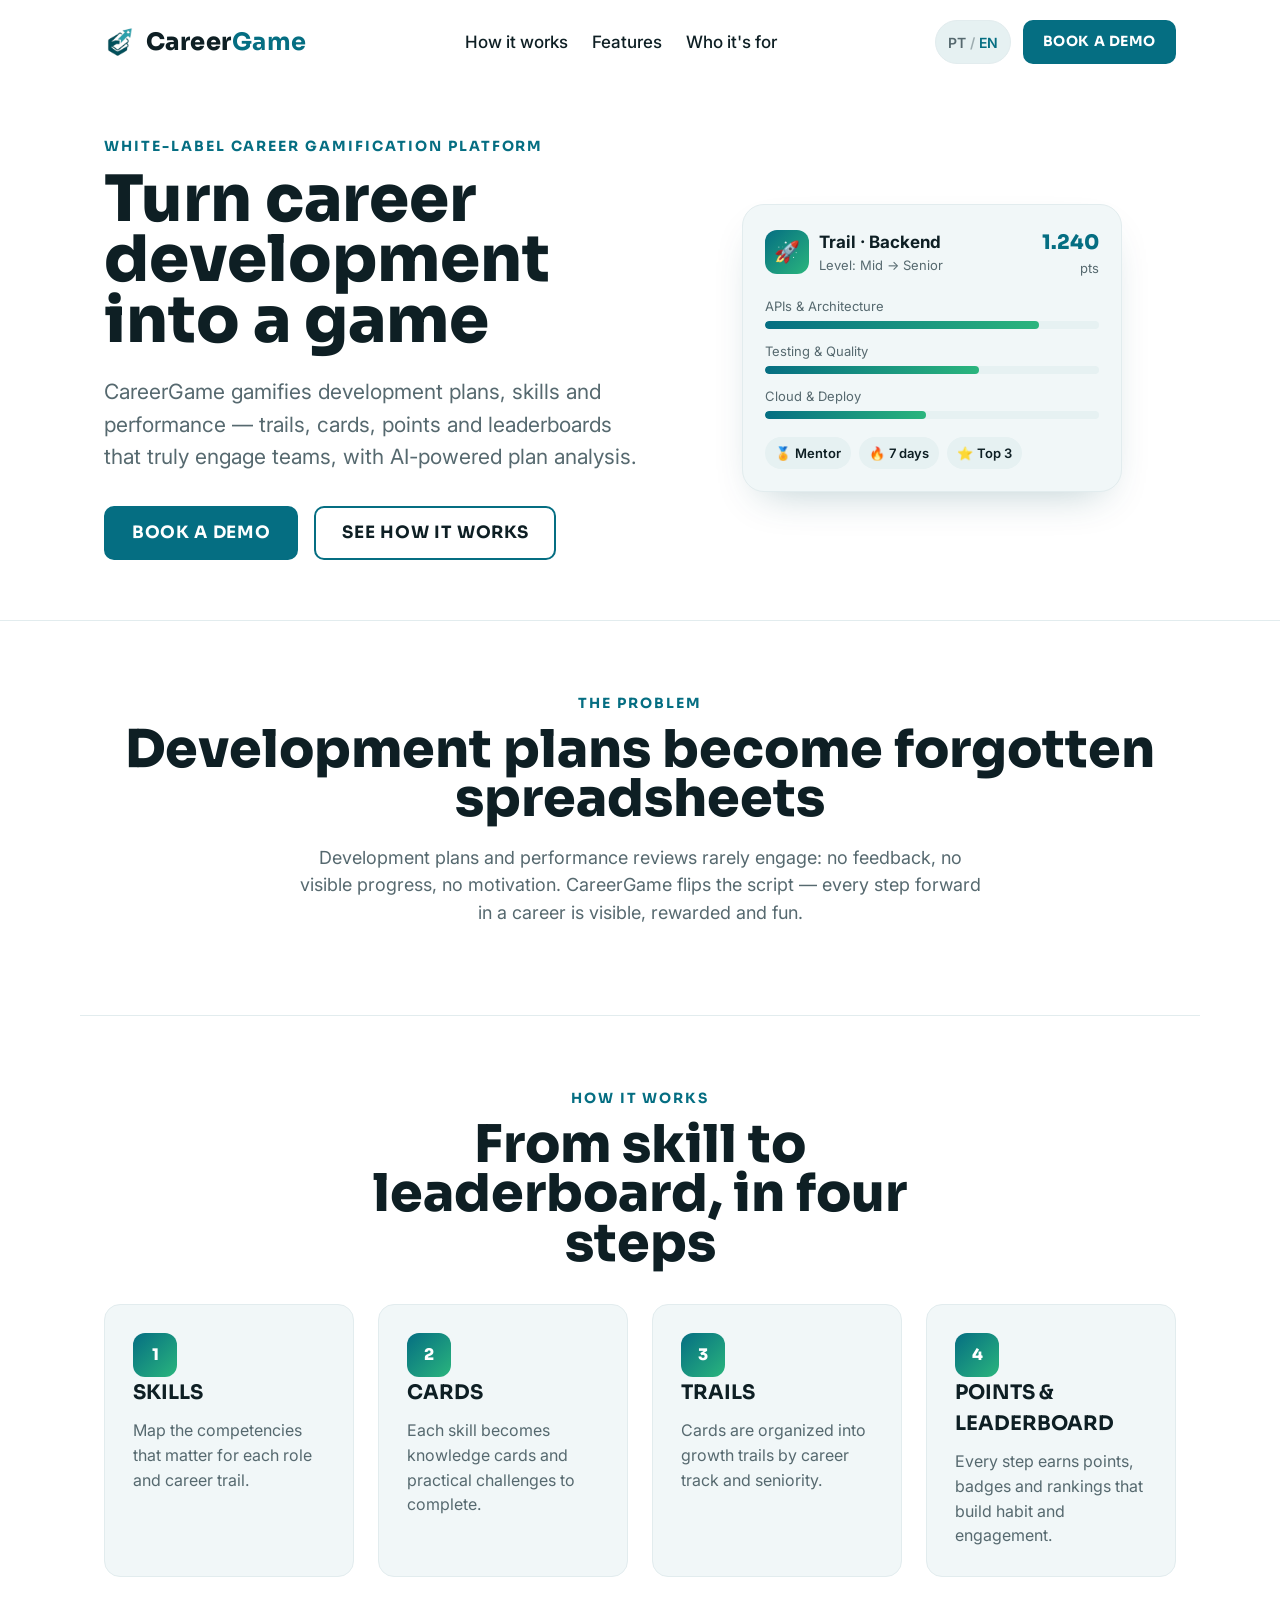
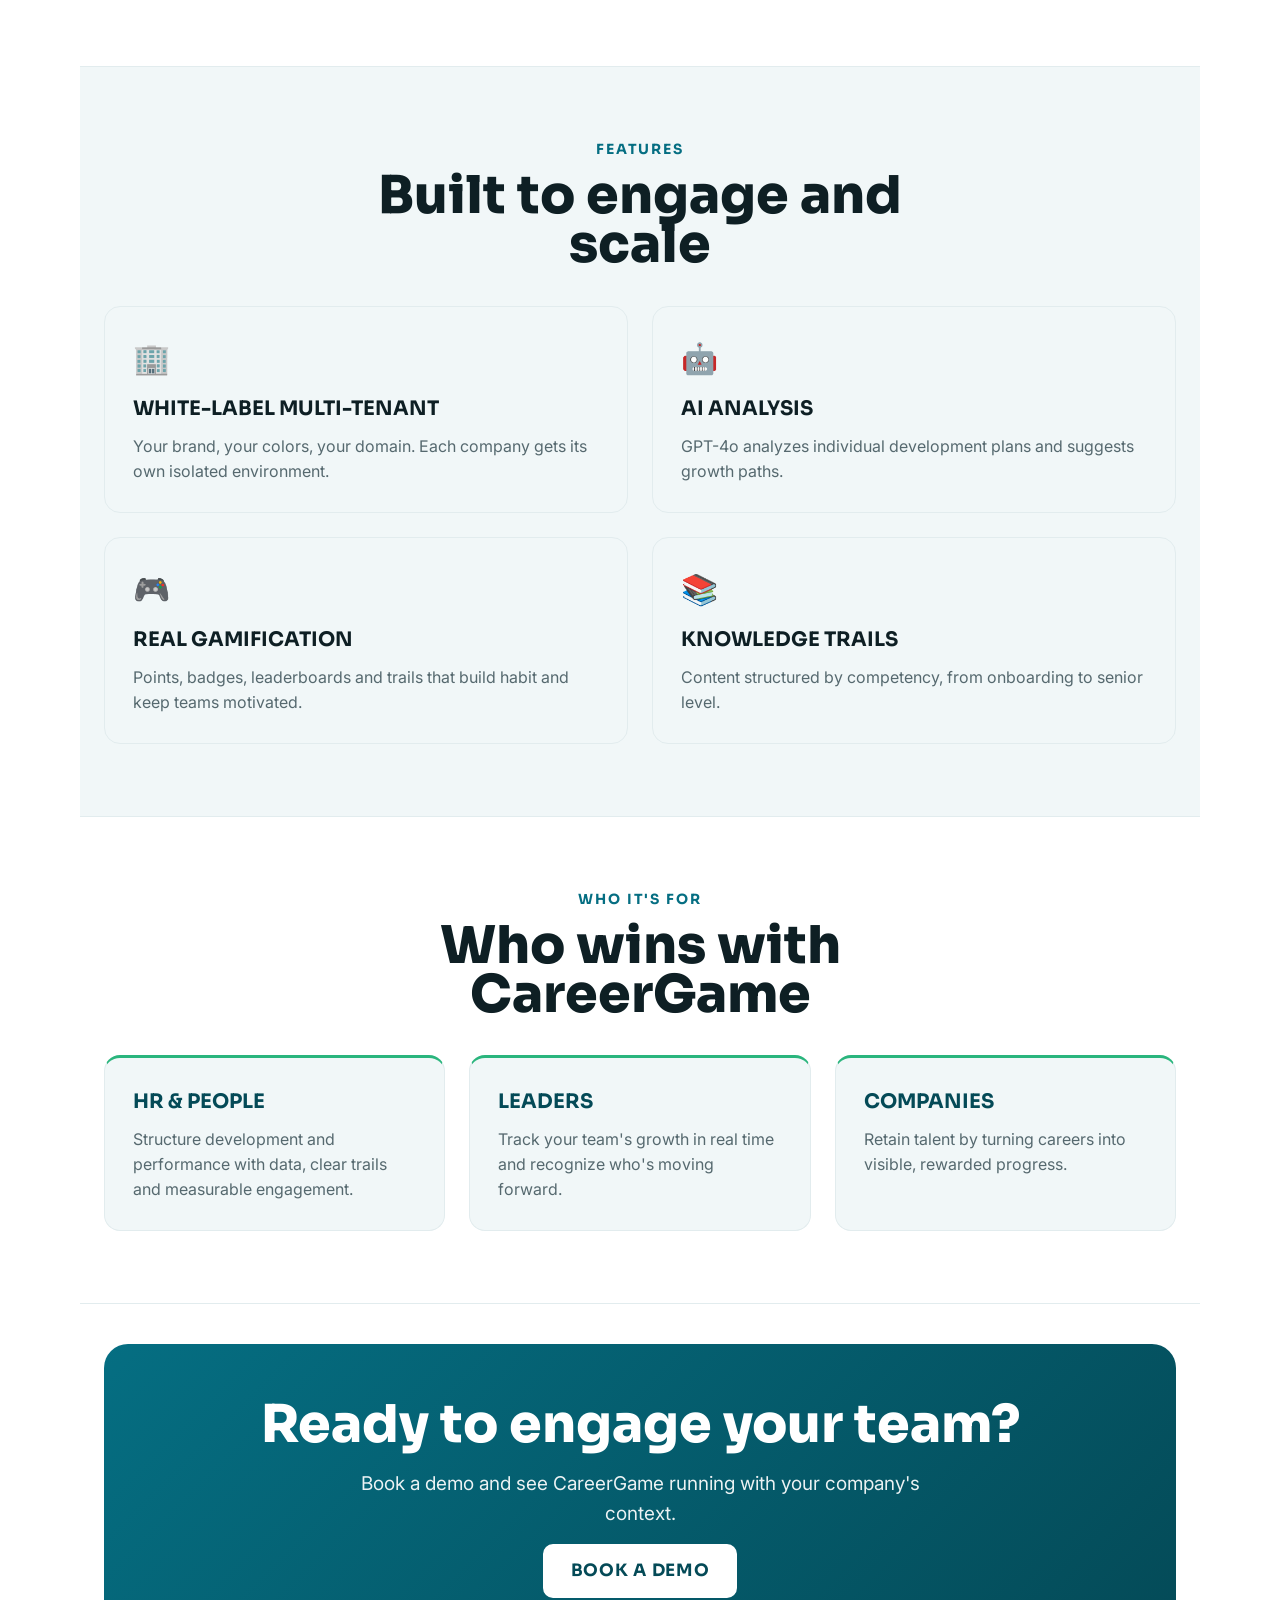
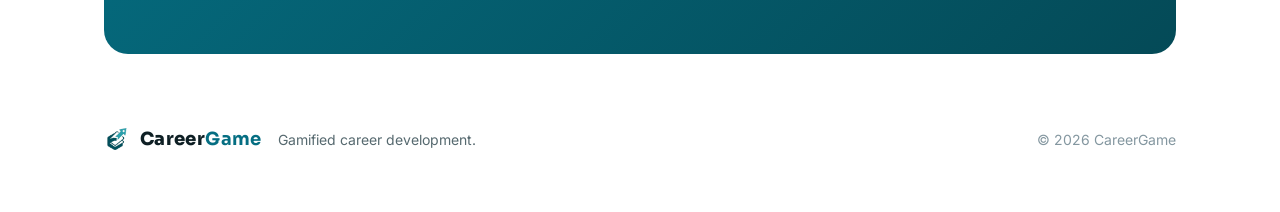
==== site/index.html @ ec370167 "feat: migra deploy de AWS para GCP (GCS + Cloud LB + Cloud CDN + Cloud DNS) - infra/ reescrita com p" ====
<!DOCTYPE html>
<html class="no-js" lang="pt-BR">
<head>
<meta charset="UTF-8">
<meta name="viewport" content="width=device-width, initial-scale=1">
<title data-i18n="meta.title">CareerGame — Gamificação de desenvolvimento de carreira</title>
<meta name="description" data-i18n="meta.desc" data-i18n-attr="content"
      content="Plataforma white-label que gamifica PDI, skills e performance com trilhas, cards, pontos e análise de planos por IA.">

<meta property="og:title" content="CareerGame — Gamificação de desenvolvimento de carreira">
<meta property="og:description" content="Plataforma white-label que gamifica PDI, skills e performance com trilhas, cards, pontos e análise de planos por IA.">
<meta property="og:image" content="assets/icon-512.png">
<meta property="og:type" content="website">
<meta property="og:locale" content="pt_BR">
<meta name="twitter:card" content="summary_large_image">

<link rel="icon" href="assets/icon-512.png">

<link rel="preconnect" href="https://fonts.googleapis.com">
<link rel="preconnect" href="https://fonts.gstatic.com" crossorigin>
<link href="https://fonts.googleapis.com/css2?family=Inter:wght@400;500;600;700&family=Sora:wght@500;600;700;800&display=swap" rel="stylesheet">

<link rel="stylesheet" href="styles.css">
</head>
<body>

<a class="skip-link" href="#main" data-i18n="a11y.skip">Pular para o conteúdo</a>

<nav class="topnav" aria-label="Principal">
  <a class="wordmark" href="#top" aria-label="CareerGame">
    <img src="assets/logo.png" alt="" width="32" height="32">
    <span>Career<strong>Game</strong></span>
  </a>
  <div class="nav-links">
    <a class="nav-link" href="#como" data-i18n="nav.how">Como funciona</a>
    <a class="nav-link" href="#features" data-i18n="nav.features">Recursos</a>
    <a class="nav-link" href="#para-quem" data-i18n="nav.audience">Para quem</a>
  </div>
  <div class="nav-actions">
    <button class="lang-toggle" id="langToggle" type="button" aria-label="Change language">
      <span class="lang-opt" data-lang="pt">PT</span>
      <span class="lang-sep">/</span>
      <span class="lang-opt" data-lang="en">EN</span>
    </button>
    <a class="btn primary sm" href="mailto:gmrezende91@gmail.com?subject=%5BCareerGame%5D%20Solicita%C3%A7%C3%A3o%20de%20demonstra%C3%A7%C3%A3o&body=Ol%C3%A1%2C%20gostaria%20de%20agendar%20uma%20demonstra%C3%A7%C3%A3o%20do%20CareerGame." data-i18n="nav.cta">Agendar demo</a>
  </div>
</nav>

<header class="hero" id="top">
  <div class="hero-inner">
    <div class="hero-text">
      <p class="eyebrow" data-i18n="hero.badge">Plataforma white-label de gamificação de carreira</p>
      <h1 class="display" data-i18n="hero.title">Transforme o desenvolvimento de carreira em um jogo</h1>
      <p class="hero-sub" data-i18n="hero.sub">O CareerGame gamifica PDI, skills e performance — trilhas, cards, pontos e rankings que engajam times de verdade, com análise de planos por IA.</p>
      <div class="hero-cta">
        <a class="btn primary" href="mailto:gmrezende91@gmail.com?subject=%5BCareerGame%5D%20Solicita%C3%A7%C3%A3o%20de%20demonstra%C3%A7%C3%A3o&body=Ol%C3%A1%2C%20gostaria%20de%20agendar%20uma%20demonstra%C3%A7%C3%A3o%20do%20CareerGame." data-i18n="hero.cta1">Agendar demo</a>
        <a class="btn ghost" href="#como" data-i18n="hero.cta2">Ver como funciona</a>
      </div>
    </div>

    <!-- Hero visual — pure-CSS mockup (trilha / skills / pontos) -->
    <div class="hero-visual" aria-hidden="true">
      <div class="mock-card">
        <div class="mock-head">
          <div class="mock-avatar">🚀</div>
          <div>
            <div class="mock-title" data-i18n="mock.trail">Trilha · Backend</div>
            <div class="mock-sub" data-i18n="mock.role">Nível: Pleno → Sênior</div>
          </div>
          <div class="mock-points"><span>1.240</span> pts</div>
        </div>
        <div class="mock-row">
          <span data-i18n="mock.skill1">APIs & Arquitetura</span>
          <div class="bar"><i style="width:82%"></i></div>
        </div>
        <div class="mock-row">
          <span data-i18n="mock.skill2">Testes & Qualidade</span>
          <div class="bar"><i style="width:64%"></i></div>
        </div>
        <div class="mock-row">
          <span data-i18n="mock.skill3">Cloud & Deploy</span>
          <div class="bar"><i style="width:48%"></i></div>
        </div>
        <div class="mock-chips">
          <span class="chip">🏅 <b data-i18n="mock.badge1">Mentor</b></span>
          <span class="chip">🔥 <b data-i18n="mock.badge2">7 dias</b></span>
          <span class="chip">⭐ <b data-i18n="mock.badge3">Top 3</b></span>
        </div>
      </div>
    </div>
  </div>
</header>

<main id="main">

  <!-- Problem / pain -->
  <section class="section center reveal" aria-labelledby="dor-h2">
    <p class="eyebrow" data-i18n="problem.eyebrow">O problema</p>
    <h2 class="display" id="dor-h2" data-i18n="problem.title">PDIs viram planilhas esquecidas</h2>
    <p data-i18n="problem.text">Planos de desenvolvimento e avaliações de performance raramente engajam: sem feedback, sem progresso visível, sem motivação. O CareerGame vira esse jogo do avesso — cada avanço na carreira é visível, recompensado e divertido.</p>
  </section>

  <!-- How it works — 4 steps -->
  <section class="section reveal" id="como" aria-labelledby="como-h2">
    <div class="section-head center">
      <p class="eyebrow" data-i18n="how.eyebrow">Como funciona</p>
      <h2 class="display" id="como-h2" data-i18n="how.title">Do skill ao ranking, em quatro passos</h2>
    </div>
    <ol class="steps">
      <li class="step">
        <p class="step-num display">1</p>
        <h3 class="step-title" data-i18n="how.s1t">Skills</h3>
        <p data-i18n="how.s1d">Mapeie as competências que importam para cada cargo e trilha de carreira.</p>
      </li>
      <li class="step">
        <p class="step-num display">2</p>
        <h3 class="step-title" data-i18n="how.s2t">Cards</h3>
        <p data-i18n="how.s2d">Cada skill vira cards de conhecimento e desafios práticos a serem completados.</p>
      </li>
      <li class="step">
        <p class="step-num display">3</p>
        <h3 class="step-title" data-i18n="how.s3t">Trilhas</h3>
        <p data-i18n="how.s3d">Os cards se organizam em trilhas de evolução por carreira e senioridade.</p>
      </li>
      <li class="step">
        <p class="step-num display">4</p>
        <h3 class="step-title" data-i18n="how.s4t">Pontos &amp; Ranking</h3>
        <p data-i18n="how.s4d">Cada avanço gera pontos, badges e rankings que criam hábito e engajamento.</p>
      </li>
    </ol>
  </section>

  <!-- Features — 4 -->
  <section class="section soft reveal" id="features" aria-labelledby="feat-h2">
    <div class="section-head center">
      <p class="eyebrow" data-i18n="feat.eyebrow">Recursos</p>
      <h2 class="display" id="feat-h2" data-i18n="feat.title">Feito para engajar e escalar</h2>
    </div>
    <div class="features">
      <article class="card feature">
        <div class="feature-icon" aria-hidden="true">🏢</div>
        <h3 class="card-title" data-i18n="feat.f1t">White-label multi-tenant</h3>
        <p data-i18n="feat.f1d">Sua marca, suas cores, seu domínio. Cada empresa com seu próprio ambiente isolado.</p>
      </article>
      <article class="card feature">
        <div class="feature-icon" aria-hidden="true">🤖</div>
        <h3 class="card-title" data-i18n="feat.f2t">Análise por IA</h3>
        <p data-i18n="feat.f2d">GPT-4o analisa planos individuais de desenvolvimento e sugere caminhos de evolução.</p>
      </article>
      <article class="card feature">
        <div class="feature-icon" aria-hidden="true">🎮</div>
        <h3 class="card-title" data-i18n="feat.f3t">Gamificação real</h3>
        <p data-i18n="feat.f3d">Pontos, badges, rankings e trilhas que criam hábito e mantêm o time motivado.</p>
      </article>
      <article class="card feature">
        <div class="feature-icon" aria-hidden="true">📚</div>
        <h3 class="card-title" data-i18n="feat.f4t">Trilhas de conhecimento</h3>
        <p data-i18n="feat.f4d">Conteúdo estruturado por competência, do onboarding ao nível sênior.</p>
      </article>
    </div>
  </section>

  <!-- Audience — 3 cards -->
  <section class="section reveal" id="para-quem" aria-labelledby="aud-h2">
    <div class="section-head center">
      <p class="eyebrow" data-i18n="aud.eyebrow">Para quem</p>
      <h2 class="display" id="aud-h2" data-i18n="aud.title">Quem ganha com o CareerGame</h2>
    </div>
    <div class="cards">
      <div class="card aud">
        <h3 class="card-title" data-i18n="aud.a1t">RH &amp; People</h3>
        <p data-i18n="aud.a1d">Estruture PDI e performance com dados, trilhas claras e engajamento mensurável.</p>
      </div>
      <div class="card aud">
        <h3 class="card-title" data-i18n="aud.a2t">Líderes</h3>
        <p data-i18n="aud.a2d">Acompanhe a evolução do time em tempo real e reconheça quem avança.</p>
      </div>
      <div class="card aud">
        <h3 class="card-title" data-i18n="aud.a3t">Empresas</h3>
        <p data-i18n="aud.a3d">Retenha talentos transformando carreira em progresso visível e recompensado.</p>
      </div>
    </div>
  </section>

  <!-- Final CTA — mailto -->
  <section class="section band reveal" aria-labelledby="cta-h2">
    <h2 class="display" id="cta-h2" data-i18n="cta.title">Pronto para engajar seu time?</h2>
    <p data-i18n="cta.text">Agende uma demonstração e veja o CareerGame funcionando com o contexto da sua empresa.</p>
    <a class="btn light" href="mailto:gmrezende91@gmail.com?subject=%5BCareerGame%5D%20Solicita%C3%A7%C3%A3o%20de%20demonstra%C3%A7%C3%A3o&body=Ol%C3%A1%2C%20gostaria%20de%20agendar%20uma%20demonstra%C3%A7%C3%A3o%20do%20CareerGame." data-i18n="cta.btn">Agendar demo</a>
  </section>

</main>

<footer class="footer">
  <a class="wordmark" href="#top" aria-label="CareerGame">
    <img src="assets/logo.png" alt="" width="26" height="26">
    <span>Career<strong>Game</strong></span>
  </a>
  <p class="foot-tag" data-i18n="footer.tag">Gamificação de desenvolvimento de carreira.</p>
  <p class="foot-copy">© <span id="year">2026</span> CareerGame</p>
</footer>

<script src="main.js" defer></script>
</body>
</html>
---- site/styles.css ----
/* CareerGame — institutional landing.
   THEME = swap the :root values below. Token NAMES are semantic (not tied to any palette),
   so the same CSS works for a light or a dark brand. Keep --on-accent readable over --accent
   (contrast AA). CareerGame = light theme, teal accent + green support tone. */

:root {
  /* ---- CareerGame light theme (teal / green) ---- */
  --bg: #FFFFFF;            /* page canvas */
  --surface: #F1F7F8;      /* card */
  --surface-2: #E6F1F2;    /* raised card / pill */
  --line: #E2ECEE;         /* divider / border */
  --ink: #0E1F24;          /* primary text */
  --muted: #56696F;        /* secondary text */
  --faint: #8497A0;        /* tertiary text */
  --accent: #056E82;       /* CTAs, numbers, emphasis (teal) */
  --accent-2: #044A57;     /* accent hover / gradient partner */
  --accent-grad-a: #056E82;/* differentiator band gradient start */
  --accent-grad-b: #044A57;/* differentiator band gradient end */
  --on-accent: #FFFFFF;    /* text over --accent — MUST pass contrast */
  --highlight: #2AB57D;    /* step numbers / secondary accent (green) */
  --focus: #1F9268;        /* focus-visible outline (green, AA on white) */
  --maxw: 1120px;
  --display: 'Sora', system-ui, sans-serif;
  --font: 'Inter', system-ui, -apple-system, sans-serif;
}

* { box-sizing: border-box; }
html { scroll-behavior: smooth; }

body {
  margin: 0;
  background: var(--bg);
  color: var(--ink);
  font-family: var(--font);
  font-size: 17px;
  line-height: 1.55;
  -webkit-font-smoothing: antialiased;
}

img { max-width: 100%; display: block; }
a { color: inherit; }

.skip-link {
  position: absolute; left: -9999px; top: 0; z-index: 100;
  background: var(--accent); color: var(--on-accent);
  padding: 12px 20px; border-radius: 0 0 8px 0; font-weight: 600;
}
.skip-link:focus { left: 0; }

.display, h1, h2, .wordmark, .stat-num, .step-num {
  font-family: var(--display);
  font-weight: 800;
  line-height: 0.95;
}

.eyebrow {
  font-family: var(--display);
  text-transform: uppercase; letter-spacing: .14em;
  font-weight: 700; font-size: 14px; color: var(--accent);
  margin: 0 0 10px;
}

h2 { font-size: clamp(32px, 5vw, 52px); margin: 0 0 20px; }
h3 { margin: 0; }
p { margin: 0 0 16px; color: var(--muted); }

/* Layout wrapper */
.topnav, .hero-inner, .section {
  width: 100%; max-width: var(--maxw); margin: 0 auto;
  padding-left: 24px; padding-right: 24px;
}

/* Nav */
.topnav {
  display: flex; align-items: center; justify-content: space-between; gap: 16px;
  padding-top: 20px; padding-bottom: 20px;
}
.wordmark {
  display: inline-flex; align-items: center; gap: 10px;
  font-size: 24px; text-decoration: none; color: var(--ink); letter-spacing: .02em;
}
.wordmark img { width: 32px; height: 32px; }
.wordmark strong { color: var(--accent); }
.nav-links { display: flex; align-items: center; gap: 8px; }
.nav-link {
  text-decoration: none; color: var(--ink); font-weight: 500;
  min-height: 44px; display: inline-flex; align-items: center;
  padding: 0 8px; border-radius: 8px;
}
.nav-link:hover { color: var(--accent); }
.nav-link:focus-visible { outline: 2px solid var(--focus); outline-offset: 2px; }

.nav-actions { display: flex; align-items: center; gap: 12px; }

/* Language toggle */
.lang-toggle {
  display: inline-flex; align-items: center; gap: 4px;
  min-height: 44px; padding: 0 12px;
  background: var(--surface-2); border: 1px solid var(--line); border-radius: 999px;
  font-family: var(--font); font-weight: 600; font-size: 14px;
  color: var(--muted); cursor: pointer;
}
.lang-toggle:focus-visible { outline: 3px solid var(--focus); outline-offset: 2px; }
.lang-opt.active { color: var(--accent); }
.lang-sep { opacity: .5; }

/* Buttons */
.btn {
  display: inline-flex; align-items: center; justify-content: center; gap: 8px;
  font-family: var(--display); text-transform: uppercase; font-weight: 700;
  letter-spacing: .04em; font-size: 17px; border-radius: 10px;
  padding: 12px 26px; min-height: 44px; border: 2px solid transparent;
  cursor: pointer; text-decoration: none;
  transition: transform .2s ease, background .2s ease, color .2s ease, border-color .2s ease;
}
.btn:hover { transform: translateY(-2px); }
.btn:focus-visible { outline: 3px solid var(--focus); outline-offset: 2px; }
.btn.primary { background: var(--accent); color: var(--on-accent); border-color: var(--accent); }
.btn.primary:hover { background: var(--accent-2); border-color: var(--accent-2); }
.btn.ghost { border: 2px solid var(--accent); color: var(--ink); background: transparent; }
.btn.ghost:hover { background: var(--surface); }
.btn.sm { font-size: 14px; padding: 8px 18px; min-height: 44px; }

/* Hero */
.hero { padding-top: 12px; padding-bottom: 60px; border-bottom: 1px solid var(--line); }
.hero-inner {
  display: grid; grid-template-columns: 1.1fr 1fr; gap: 48px;
  align-items: center; padding-top: 40px;
}
.hero-text h1 { font-size: clamp(40px, 7vw, 64px); margin: 12px 0 24px; }
.hero-sub { font-size: clamp(18px, 2.2vw, 21px); max-width: 42ch; color: var(--muted); }
.hero-sub strong { color: var(--ink); font-weight: 600; }
.hero-cta { display: flex; flex-wrap: wrap; gap: 16px; margin-top: 32px; }

/* Hero — pure-CSS mockup */
.hero-visual { display: flex; justify-content: center; }
.mock-card {
  width: 100%; max-width: 380px; background: var(--surface);
  border: 1px solid var(--line); border-radius: 22px; padding: 22px;
  box-shadow: 0 18px 44px -20px rgba(5, 74, 87, .30);
}
.mock-head { display: flex; align-items: center; gap: 10px; margin-bottom: 18px; }
.mock-avatar {
  width: 44px; height: 44px; border-radius: 12px; display: grid; place-items: center;
  font-size: 1.3rem; background: linear-gradient(135deg, var(--accent), var(--highlight)); color: var(--on-accent);
}
.mock-title { font-weight: 700; }
.mock-sub { font-size: 13px; color: var(--muted); }
.mock-points { margin-left: auto; font-size: 13px; color: var(--muted); text-align: right; }
.mock-points span { display: block; font-family: var(--display); font-weight: 800; font-size: 20px; color: var(--accent); }
.mock-row { margin: 12px 0; }
.mock-row span { font-size: 13px; color: var(--muted); display: block; margin-bottom: 5px; }
.bar { height: 8px; background: var(--surface-2); border-radius: 999px; overflow: hidden; }
.bar i { display: block; height: 100%; border-radius: 999px; background: linear-gradient(90deg, var(--accent), var(--highlight)); }
.mock-chips { display: flex; gap: 8px; margin-top: 18px; flex-wrap: wrap; }
.chip { display: inline-flex; align-items: center; gap: 4px; font-size: 13px; background: var(--surface-2); color: var(--ink); padding: 6px 10px; border-radius: 999px; }
.chip b { font-weight: 600; }

/* Sections */
.section { padding-top: 72px; padding-bottom: 72px; border-bottom: 1px solid var(--line); }
.section:last-of-type { border-bottom: none; }
.section > p:not(.eyebrow) { max-width: 62ch; font-size: 18px; }
.section.center { text-align: center; }
.section.center > .eyebrow,
.section.center > p:not(.eyebrow) { margin-left: auto; margin-right: auto; }
.section-head { max-width: 640px; margin: 0 auto 12px; }
.section-head.center { text-align: center; }
.section.soft { background: var(--surface); }

/* Card grids (steps / audience / features) */
.cards {
  display: grid; grid-template-columns: repeat(3, 1fr); gap: 24px; margin-top: 36px;
}
.steps {
  display: grid; grid-template-columns: repeat(4, 1fr); gap: 24px; margin-top: 36px;
  list-style: none; padding: 0;
}
.features { display: grid; grid-template-columns: repeat(2, 1fr); gap: 24px; margin-top: 36px; }
.step, .card {
  background: var(--surface); border: 1px solid var(--line);
  border-radius: 16px; padding: 28px;
}
.step-num {
  width: 44px; height: 44px; border-radius: 12px; display: grid; place-items: center;
  font-size: 22px; color: var(--on-accent); margin: 0 0 14px;
  background: linear-gradient(135deg, var(--accent), var(--highlight));
}
.step-title, .card-title {
  font-family: var(--display); text-transform: uppercase; font-weight: 700;
  font-size: 20px; color: var(--ink); margin: 0 0 10px;
}
.step p, .card p { font-size: 16px; margin: 0; }
.feature-icon { font-size: 30px; margin-bottom: 12px; }
.card.feature { transition: transform .18s ease, box-shadow .2s ease; }
.card.feature:hover { transform: translateY(-4px); box-shadow: 0 18px 44px -20px rgba(5, 74, 87, .30); }
.card.aud { border-top: 3px solid var(--highlight); }
.card.aud .card-title { color: var(--accent-2); }

/* CTA band (final call-to-action) */
.band {
  background: linear-gradient(135deg, var(--accent-grad-a), var(--accent-grad-b));
  color: var(--on-accent); border-radius: 24px; padding: 56px 24px; text-align: center;
  margin-top: 40px; margin-bottom: 40px; border-bottom: none;
  max-width: calc(var(--maxw) - 48px);
}
.band .eyebrow { color: var(--on-accent); opacity: .85; }
.band h2 { color: var(--on-accent); }
.band p:not(.eyebrow) {
  color: var(--on-accent); opacity: .92; font-size: 19px;
  max-width: 48ch; margin-left: auto; margin-right: auto;
}
.btn.light { background: var(--bg); color: var(--accent-2); border-color: var(--bg); }
.btn.light:hover { background: var(--surface); border-color: var(--surface); }

/* Footer */
.footer {
  padding: 32px 24px 60px; max-width: var(--maxw); margin: 0 auto;
  display: flex; align-items: center; gap: 16px; flex-wrap: wrap;
  color: var(--faint); font-size: 14px;
}
.footer .wordmark { font-size: 18px; }
.footer .wordmark img { width: 26px; height: 26px; }
.foot-tag { margin: 0; color: var(--muted); }
.foot-copy { margin: 0 0 0 auto; color: var(--faint); }

/* Reveal on scroll — no-JS-safe */
.reveal { opacity: 1; transform: none; }
.js .reveal { opacity: 0; transform: translateY(14px); }
.js .reveal.in { opacity: 1; transform: none; transition: opacity .6s ease, transform .6s ease; }

@media (prefers-reduced-motion: reduce) {
  html { scroll-behavior: auto; }
  *, *::before, *::after {
    animation-duration: 0.001ms !important; animation-iteration-count: 1 !important;
    transition-duration: 0.001ms !important; scroll-behavior: auto !important;
  }
  .js .reveal { opacity: 1; transform: none; }
}

/* Responsive */
@media (max-width: 900px) {
  .hero-inner { grid-template-columns: 1fr; }
  .hero-visual { order: -1; }
  .mock-card { margin: 0 auto; }
  .steps { grid-template-columns: repeat(2, 1fr); }
  .cards { grid-template-columns: 1fr; }
}
@media (max-width: 720px) {
  .steps, .features { grid-template-columns: 1fr; }
  .band { padding: 40px 24px; }
  .nav-links { display: none; }
}
@media (max-width: 480px) {
  .topnav { flex-wrap: wrap; gap: 12px; }
  .hero-cta { flex-direction: column; align-items: stretch; }
  .hero-cta .btn { width: 100%; }
  .footer { flex-direction: column; align-items: flex-start; }
  .foot-copy { margin-left: 0; }
}
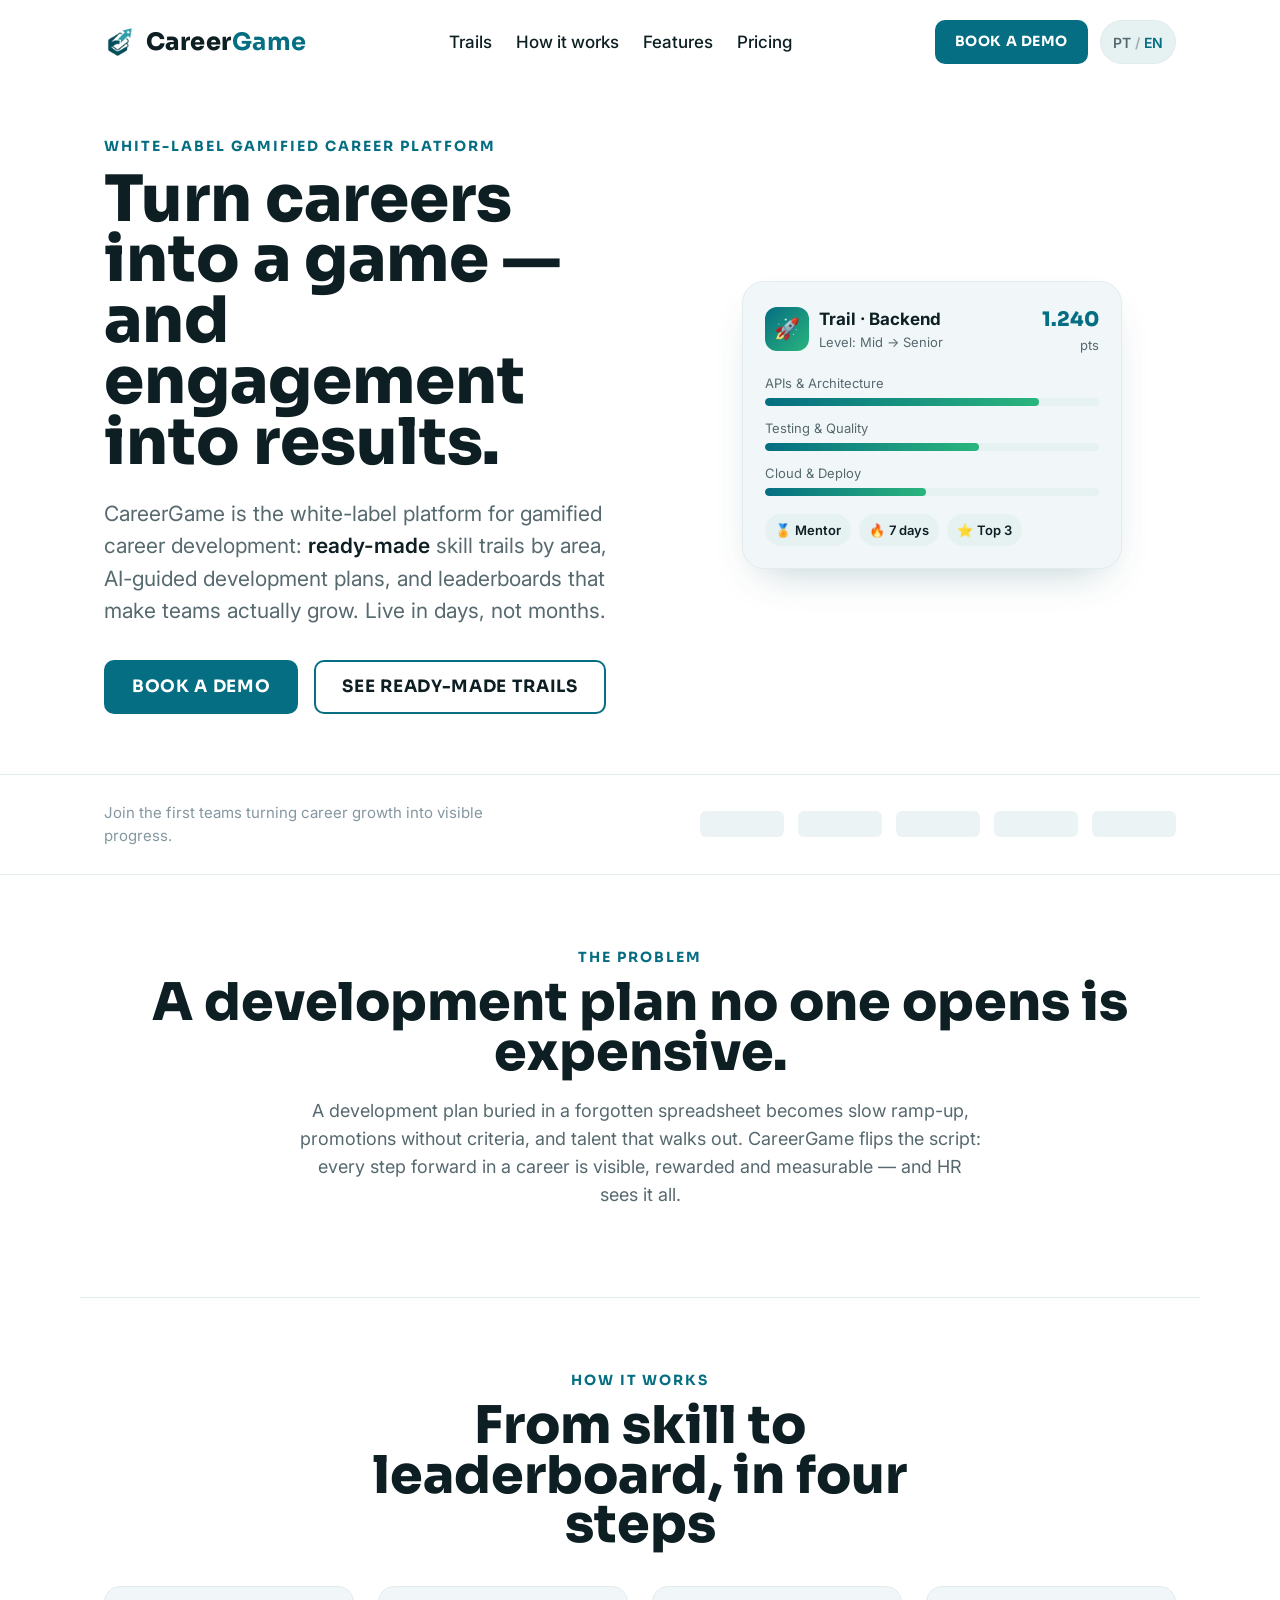
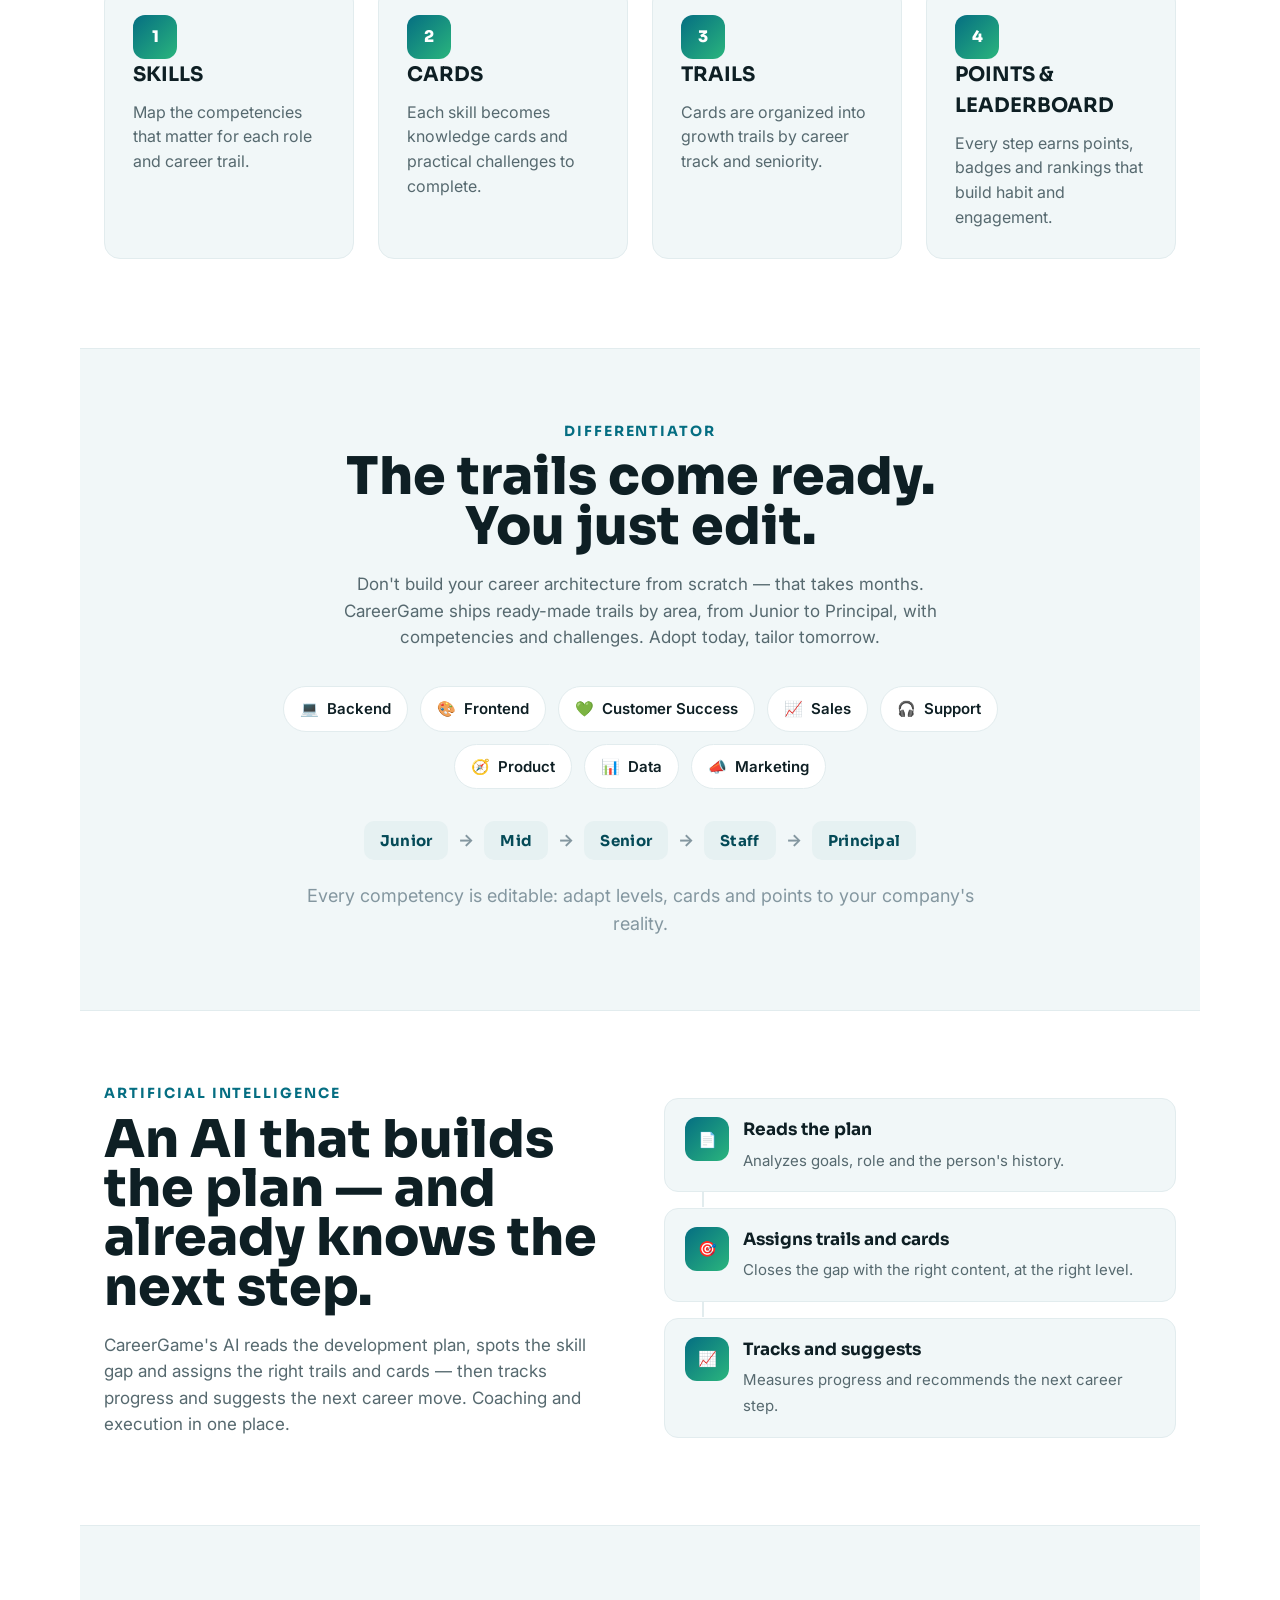
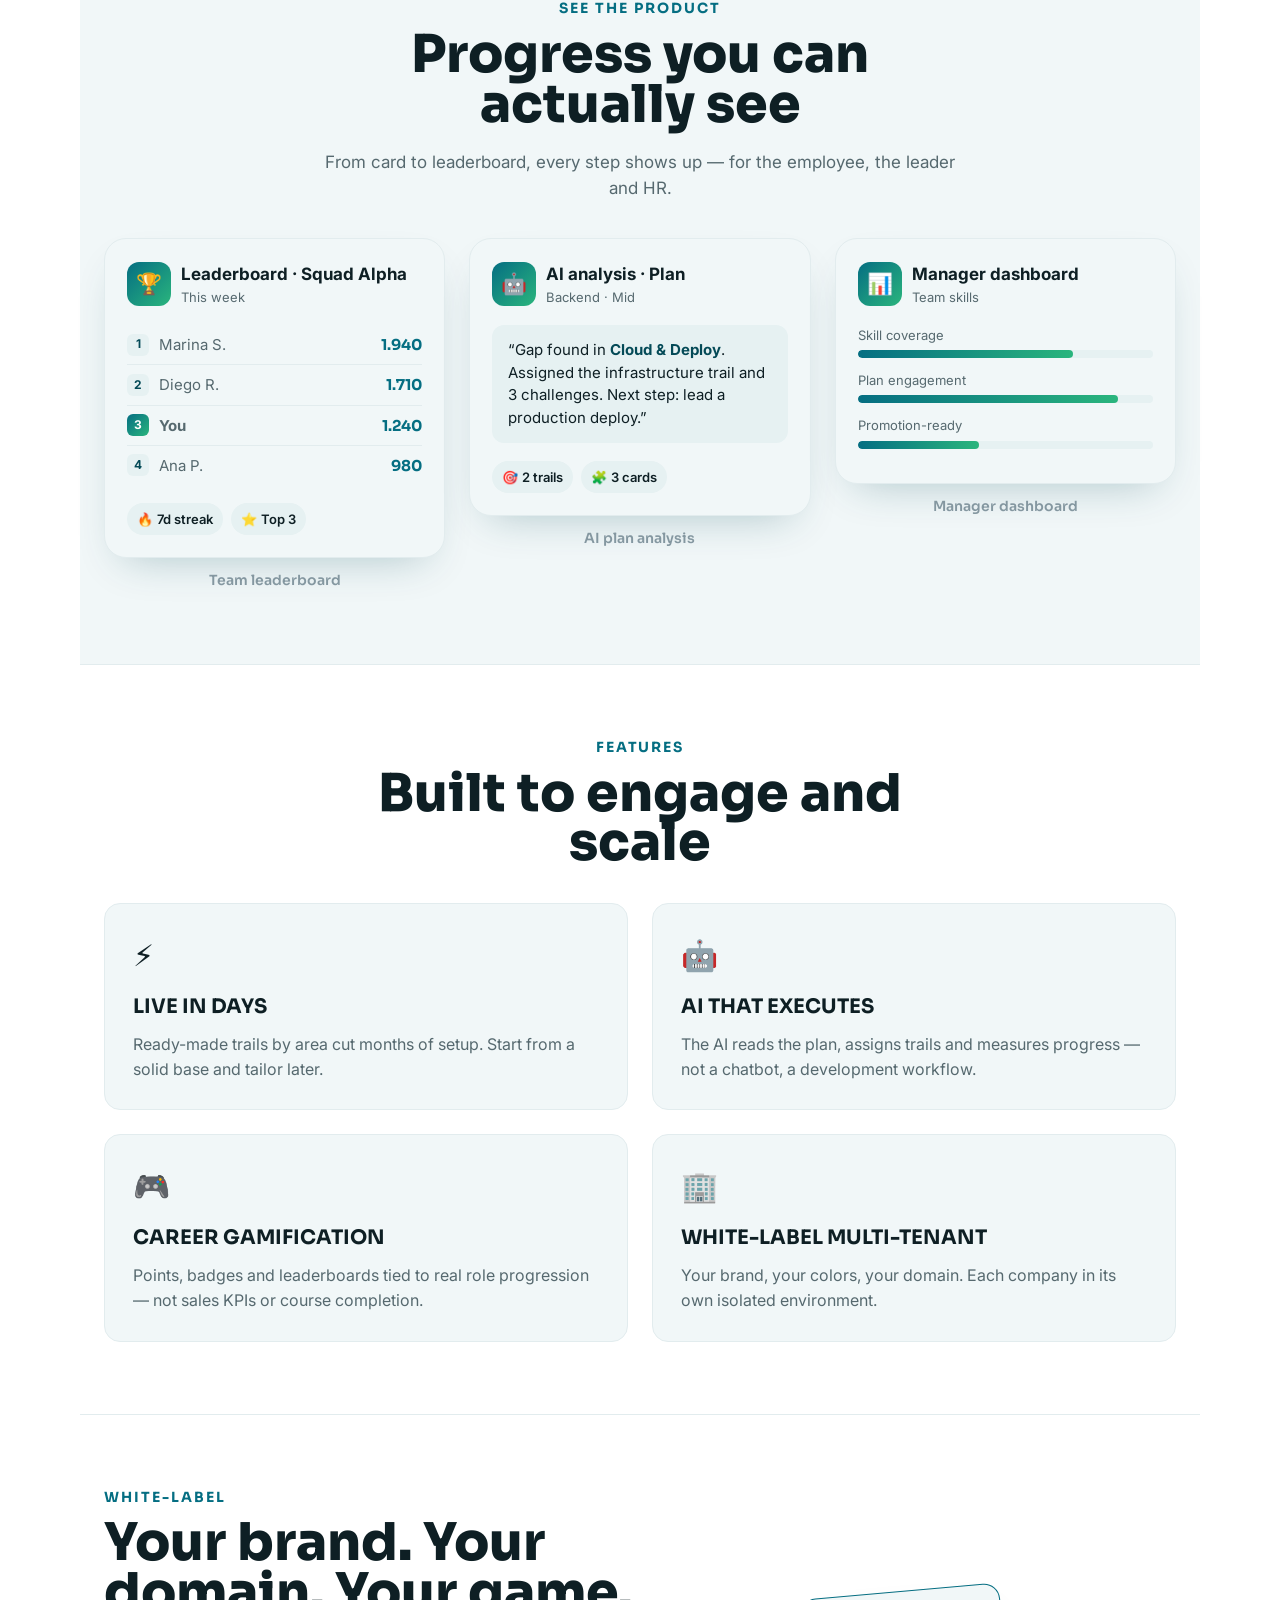
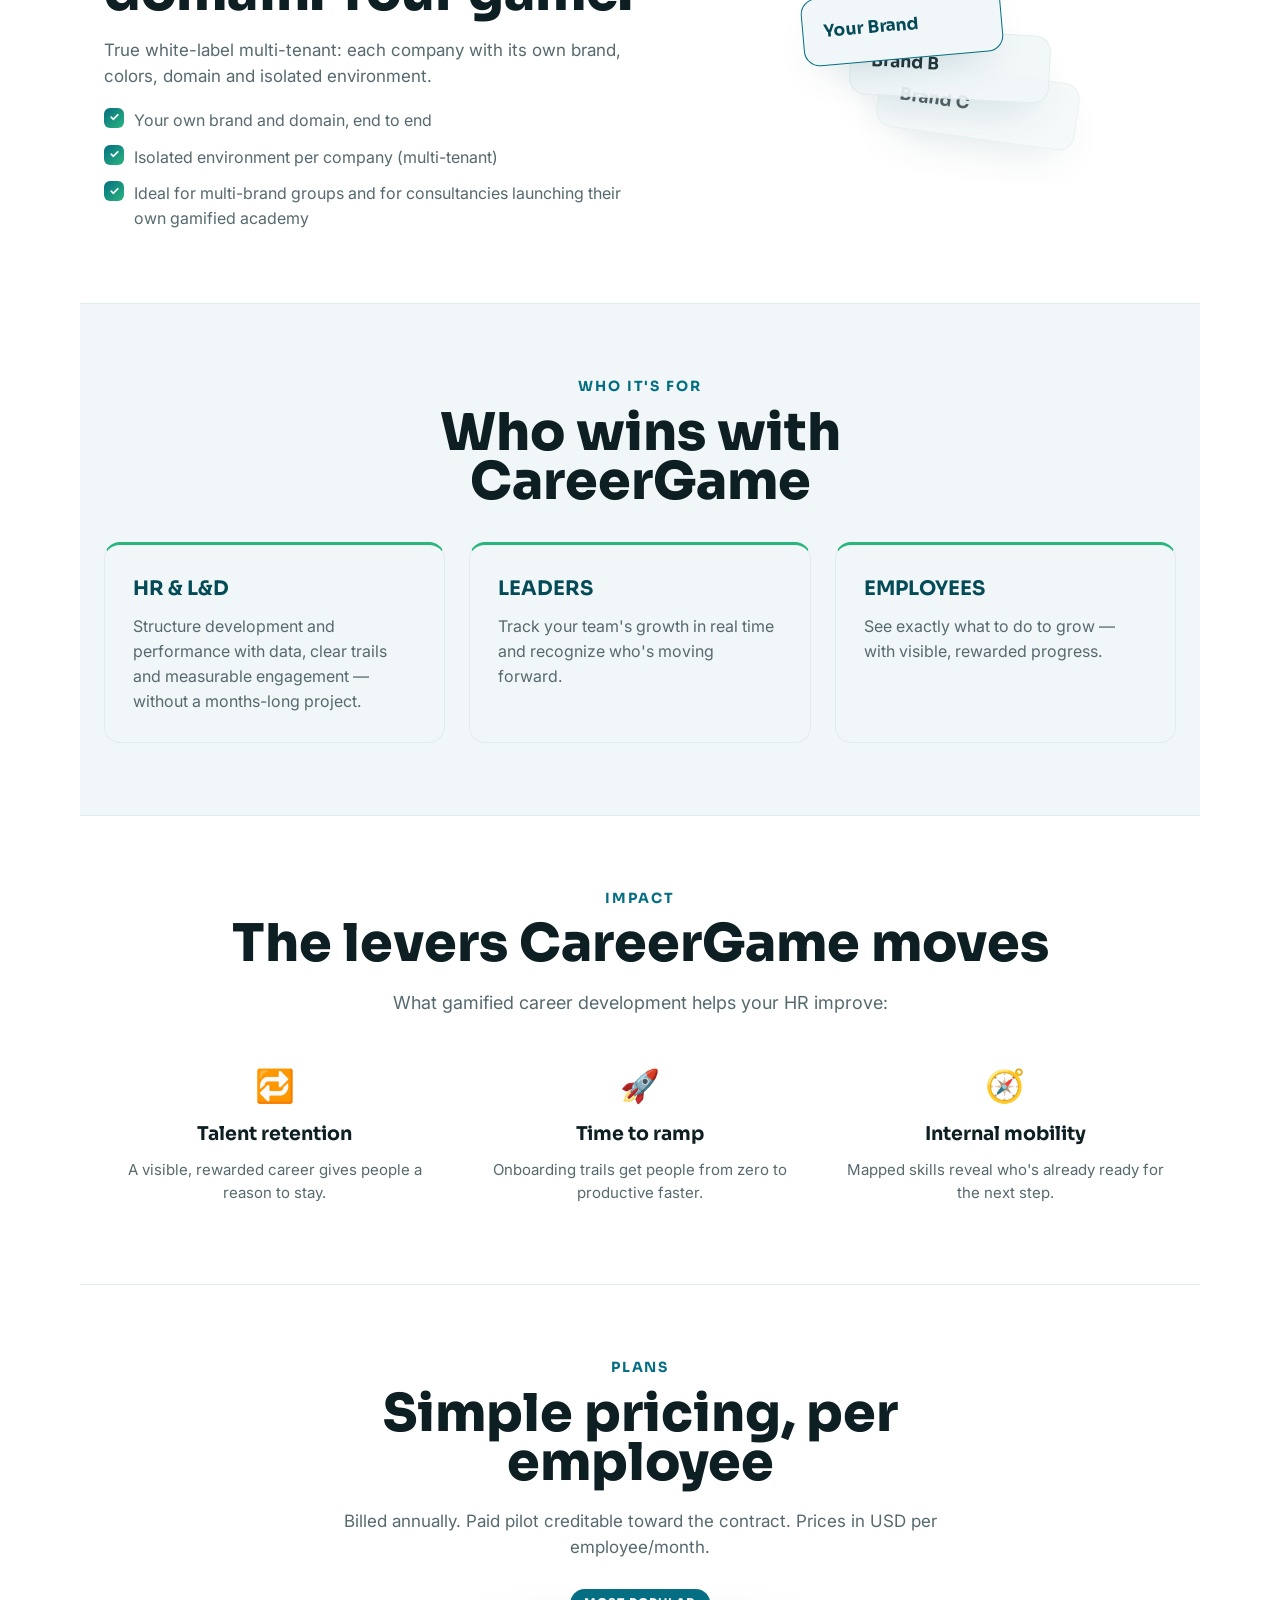
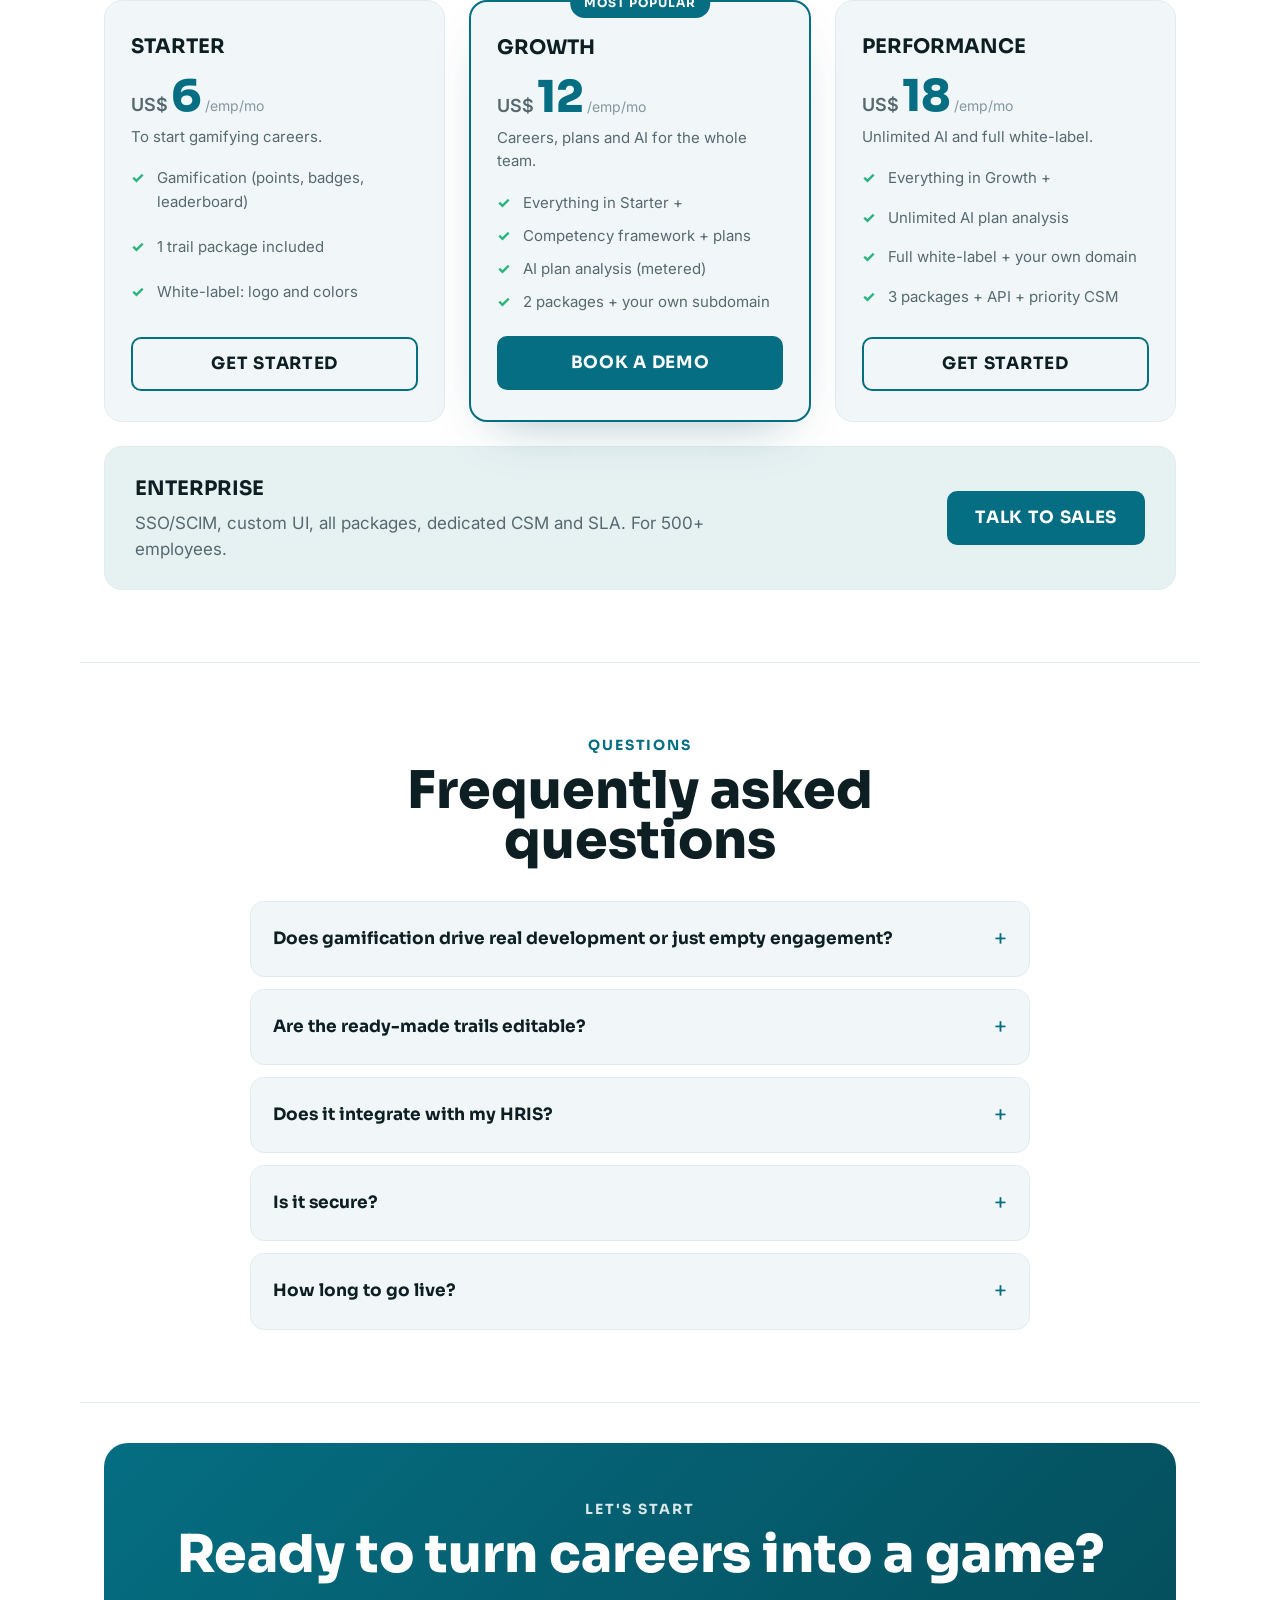
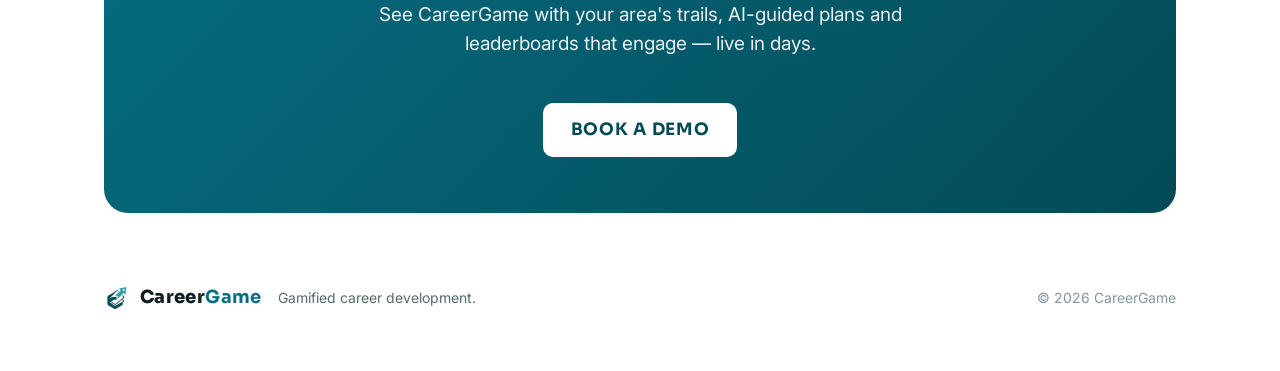
==== commit 8d48597d: "feat: estudo de negócio + reformulação da landing para conversão - docs/estrategia/: dossiê completo" ====
--- a/site/index.html
+++ b/site/index.html
@@ -3,12 +3,12 @@
 <head>
 <meta charset="UTF-8">
 <meta name="viewport" content="width=device-width, initial-scale=1">
-<title data-i18n="meta.title">CareerGame — Gamificação de desenvolvimento de carreira</title>
+<title data-i18n="meta.title">CareerGame — Desenvolvimento de carreira gamificado</title>
 <meta name="description" data-i18n="meta.desc" data-i18n-attr="content"
-      content="Plataforma white-label que gamifica PDI, skills e performance com trilhas, cards, pontos e análise de planos por IA.">
-
-<meta property="og:title" content="CareerGame — Gamificação de desenvolvimento de carreira">
-<meta property="og:description" content="Plataforma white-label que gamifica PDI, skills e performance com trilhas, cards, pontos e análise de planos por IA.">
+      content="Plataforma white-label de desenvolvimento de carreira gamificado: trilhas de skills prontas por área, PDIs guiados por IA, pontos e rankings. No ar em dias.">
+
+<meta property="og:title" content="CareerGame — Desenvolvimento de carreira gamificado">
+<meta property="og:description" content="Trilhas de skills prontas por área, PDIs guiados por IA, pontos e rankings. White-label, no ar em dias.">
 <meta property="og:image" content="assets/icon-512.png">
 <meta property="og:type" content="website">
 <meta property="og:locale" content="pt_BR">
@@ -32,29 +32,30 @@
     <span>Career<strong>Game</strong></span>
   </a>
   <div class="nav-links">
+    <a class="nav-link" href="#trilhas" data-i18n="nav.trails">Trilhas</a>
     <a class="nav-link" href="#como" data-i18n="nav.how">Como funciona</a>
     <a class="nav-link" href="#features" data-i18n="nav.features">Recursos</a>
-    <a class="nav-link" href="#para-quem" data-i18n="nav.audience">Para quem</a>
+    <a class="nav-link" href="#planos" data-i18n="nav.pricing">Preços</a>
   </div>
   <div class="nav-actions">
+    <a class="btn primary sm demo-link" href="mailto:gmrezende91@gmail.com?subject=%5BCareerGame%5D%20Solicita%C3%A7%C3%A3o%20de%20demonstra%C3%A7%C3%A3o&body=Ol%C3%A1%2C%20gostaria%20de%20agendar%20uma%20demonstra%C3%A7%C3%A3o%20do%20CareerGame." data-i18n="nav.cta">Agendar demo</a>
     <button class="lang-toggle" id="langToggle" type="button" aria-label="Change language">
       <span class="lang-opt" data-lang="pt">PT</span>
       <span class="lang-sep">/</span>
       <span class="lang-opt" data-lang="en">EN</span>
     </button>
-    <a class="btn primary sm" href="mailto:gmrezende91@gmail.com?subject=%5BCareerGame%5D%20Solicita%C3%A7%C3%A3o%20de%20demonstra%C3%A7%C3%A3o&body=Ol%C3%A1%2C%20gostaria%20de%20agendar%20uma%20demonstra%C3%A7%C3%A3o%20do%20CareerGame." data-i18n="nav.cta">Agendar demo</a>
   </div>
 </nav>
 
 <header class="hero" id="top">
   <div class="hero-inner">
     <div class="hero-text">
-      <p class="eyebrow" data-i18n="hero.badge">Plataforma white-label de gamificação de carreira</p>
-      <h1 class="display" data-i18n="hero.title">Transforme o desenvolvimento de carreira em um jogo</h1>
-      <p class="hero-sub" data-i18n="hero.sub">O CareerGame gamifica PDI, skills e performance — trilhas, cards, pontos e rankings que engajam times de verdade, com análise de planos por IA.</p>
+      <p class="eyebrow" data-i18n="hero.badge">Plataforma white-label de carreira gamificada</p>
+      <h1 class="display" data-i18n="hero.title">Transforme carreira em jogo — e engajamento em resultado.</h1>
+      <p class="hero-sub" data-i18n="hero.sub" data-i18n-html>O CareerGame é a plataforma white-label de desenvolvimento de carreira gamificado: trilhas de skills <strong>prontas</strong> por área, PDIs guiados por IA e rankings que fazem o time evoluir de verdade. No ar em dias, não meses.</p>
       <div class="hero-cta">
-        <a class="btn primary" href="mailto:gmrezende91@gmail.com?subject=%5BCareerGame%5D%20Solicita%C3%A7%C3%A3o%20de%20demonstra%C3%A7%C3%A3o&body=Ol%C3%A1%2C%20gostaria%20de%20agendar%20uma%20demonstra%C3%A7%C3%A3o%20do%20CareerGame." data-i18n="hero.cta1">Agendar demo</a>
-        <a class="btn ghost" href="#como" data-i18n="hero.cta2">Ver como funciona</a>
+        <a class="btn primary demo-link" href="mailto:gmrezende91@gmail.com?subject=%5BCareerGame%5D%20Solicita%C3%A7%C3%A3o%20de%20demonstra%C3%A7%C3%A3o&body=Ol%C3%A1%2C%20gostaria%20de%20agendar%20uma%20demonstra%C3%A7%C3%A3o%20do%20CareerGame." data-i18n="hero.cta1">Agendar demo</a>
+        <a class="btn ghost" href="#trilhas" data-i18n="hero.cta2">Ver trilhas prontas</a>
       </div>
     </div>
 
@@ -91,13 +92,24 @@
   </div>
 </header>
 
+<!-- Social proof strip -->
+<div class="proof" aria-label="Prova social">
+  <div class="proof-inner">
+    <p class="proof-lead" data-i18n="proof.lead">Junte-se aos primeiros times que estão transformando carreira em progresso visível.</p>
+    <div class="proof-logos" aria-hidden="true">
+      <span class="logo-ghost"></span><span class="logo-ghost"></span><span class="logo-ghost"></span>
+      <span class="logo-ghost"></span><span class="logo-ghost"></span>
+    </div>
+  </div>
+</div>
+
 <main id="main">
 
   <!-- Problem / pain -->
   <section class="section center reveal" aria-labelledby="dor-h2">
     <p class="eyebrow" data-i18n="problem.eyebrow">O problema</p>
-    <h2 class="display" id="dor-h2" data-i18n="problem.title">PDIs viram planilhas esquecidas</h2>
-    <p data-i18n="problem.text">Planos de desenvolvimento e avaliações de performance raramente engajam: sem feedback, sem progresso visível, sem motivação. O CareerGame vira esse jogo do avesso — cada avanço na carreira é visível, recompensado e divertido.</p>
+    <h2 class="display" id="dor-h2" data-i18n="problem.title">PDI que ninguém abre custa caro.</h2>
+    <p data-i18n="problem.text">Plano de desenvolvimento em planilha esquecida vira rampa lenta, promoção sem critério e talento que vai embora. O CareerGame vira esse jogo do avesso: cada avanço na carreira é visível, recompensado e mensurável — e o RH enxerga tudo.</p>
   </section>
 
   <!-- How it works — 4 steps -->
@@ -130,63 +142,335 @@
     </ol>
   </section>
 
-  <!-- Features — 4 -->
-  <section class="section soft reveal" id="features" aria-labelledby="feat-h2">
+  <!-- ★ Ready-made trails — the differentiator -->
+  <section class="section soft reveal" id="trilhas" aria-labelledby="trilhas-h2">
+    <div class="section-head center">
+      <p class="eyebrow" data-i18n="trails.eyebrow">Diferencial</p>
+      <h2 class="display" id="trilhas-h2" data-i18n="trails.title">As trilhas já vêm prontas. Você só edita.</h2>
+      <p data-i18n="trails.text">Não construa sua arquitetura de carreira do zero — isso leva meses. O CareerGame entrega trilhas prontas por área, do Júnior ao Principal, com competências e desafios. Adote hoje, ajuste ao seu jeito amanhã.</p>
+    </div>
+
+    <div class="area-grid">
+      <span class="area-chip">💻 <b data-i18n="trails.a1">Backend</b></span>
+      <span class="area-chip">🎨 <b data-i18n="trails.a2">Frontend</b></span>
+      <span class="area-chip">💚 <b data-i18n="trails.a3">Customer Success</b></span>
+      <span class="area-chip">📈 <b data-i18n="trails.a4">Vendas</b></span>
+      <span class="area-chip">🎧 <b data-i18n="trails.a5">Suporte</b></span>
+      <span class="area-chip">🧭 <b data-i18n="trails.a6">Produto</b></span>
+      <span class="area-chip">📊 <b data-i18n="trails.a7">Dados</b></span>
+      <span class="area-chip">📣 <b data-i18n="trails.a8">Marketing</b></span>
+    </div>
+
+    <div class="ladder" aria-hidden="true">
+      <span class="ladder-step" data-i18n="trails.l1">Júnior</span>
+      <span class="ladder-arrow">→</span>
+      <span class="ladder-step" data-i18n="trails.l2">Pleno</span>
+      <span class="ladder-arrow">→</span>
+      <span class="ladder-step" data-i18n="trails.l3">Sênior</span>
+      <span class="ladder-arrow">→</span>
+      <span class="ladder-step" data-i18n="trails.l4">Staff</span>
+      <span class="ladder-arrow">→</span>
+      <span class="ladder-step" data-i18n="trails.l5">Principal</span>
+    </div>
+    <p class="trails-note center" data-i18n="trails.note">Cada competência é editável: adapte níveis, cards e pontos à realidade da sua empresa.</p>
+  </section>
+
+  <!-- ★ AI section -->
+  <section class="section reveal" id="ia" aria-labelledby="ia-h2">
+    <div class="ai-wrap">
+      <div class="ai-text">
+        <p class="eyebrow" data-i18n="ai.eyebrow">Inteligência artificial</p>
+        <h2 class="display" id="ia-h2" data-i18n="ai.title">Uma IA que monta o plano — e já sabe o próximo passo.</h2>
+        <p data-i18n="ai.text">A IA do CareerGame lê o PDI, identifica o gap de skills e já atribui as trilhas e os cards certos — depois acompanha o progresso e sugere o próximo movimento de carreira. Coaching e execução no mesmo lugar.</p>
+      </div>
+      <ol class="ai-flow">
+        <li class="ai-node">
+          <span class="ai-ico" aria-hidden="true">📄</span>
+          <div><b data-i18n="ai.s1t">Lê o PDI</b><span data-i18n="ai.s1d">Analisa metas, cargo e histórico do colaborador.</span></div>
+        </li>
+        <li class="ai-node">
+          <span class="ai-ico" aria-hidden="true">🎯</span>
+          <div><b data-i18n="ai.s2t">Atribui trilhas e cards</b><span data-i18n="ai.s2d">Fecha o gap com o conteúdo certo, no nível certo.</span></div>
+        </li>
+        <li class="ai-node">
+          <span class="ai-ico" aria-hidden="true">📈</span>
+          <div><b data-i18n="ai.s3t">Acompanha e sugere</b><span data-i18n="ai.s3d">Mede o progresso e recomenda o próximo passo de carreira.</span></div>
+        </li>
+      </ol>
+    </div>
+  </section>
+
+  <!-- ★ Product preview -->
+  <section class="section soft reveal" id="produto" aria-labelledby="prod-h2">
+    <div class="section-head center">
+      <p class="eyebrow" data-i18n="prod.eyebrow">Veja o produto</p>
+      <h2 class="display" id="prod-h2" data-i18n="prod.title">Progresso que dá pra ver</h2>
+      <p data-i18n="prod.text">Do card ao ranking, cada avanço aparece — para o colaborador, para o líder e para o RH.</p>
+    </div>
+
+    <div class="product-gallery">
+      <!-- Leaderboard mock -->
+      <figure class="prod-mock">
+        <div class="mock-card">
+          <div class="mock-head">
+            <div class="mock-avatar">🏆</div>
+            <div>
+              <div class="mock-title" data-i18n="prod.m1t">Ranking · Squad Alpha</div>
+              <div class="mock-sub" data-i18n="prod.m1s">Esta semana</div>
+            </div>
+          </div>
+          <ul class="rank-list" aria-hidden="true">
+            <li><span class="rank-pos">1</span> Marina S. <b>1.940</b></li>
+            <li><span class="rank-pos">2</span> Diego R. <b>1.710</b></li>
+            <li class="rank-me"><span class="rank-pos">3</span> <span data-i18n="prod.m1me">Você</span> <b>1.240</b></li>
+            <li><span class="rank-pos">4</span> Ana P. <b>980</b></li>
+          </ul>
+          <div class="mock-chips">
+            <span class="chip">🔥 <b data-i18n="prod.m1c">Streak 7d</b></span>
+            <span class="chip">⭐ <b data-i18n="mock.badge3">Top 3</b></span>
+          </div>
+        </div>
+        <figcaption data-i18n="prod.m1cap">Ranking do time</figcaption>
+      </figure>
+
+      <!-- AI insight mock -->
+      <figure class="prod-mock">
+        <div class="mock-card">
+          <div class="mock-head">
+            <div class="mock-avatar">🤖</div>
+            <div>
+              <div class="mock-title" data-i18n="prod.m2t">Análise de IA · PDI</div>
+              <div class="mock-sub" data-i18n="prod.m2s">Backend · Pleno</div>
+            </div>
+          </div>
+          <p class="ai-insight" data-i18n="prod.m2body" data-i18n-html>“Gap identificado em <b>Cloud &amp; Deploy</b>. Atribuí a trilha de infraestrutura e 3 desafios. Próximo passo: liderar um deploy de produção.”</p>
+          <div class="mock-chips">
+            <span class="chip">🎯 <b data-i18n="prod.m2c1">2 trilhas</b></span>
+            <span class="chip">🧩 <b data-i18n="prod.m2c2">3 cards</b></span>
+          </div>
+        </div>
+        <figcaption data-i18n="prod.m2cap">Análise de IA do PDI</figcaption>
+      </figure>
+
+      <!-- Manager dashboard mock -->
+      <figure class="prod-mock">
+        <div class="mock-card">
+          <div class="mock-head">
+            <div class="mock-avatar">📊</div>
+            <div>
+              <div class="mock-title" data-i18n="prod.m3t">Painel do gestor</div>
+              <div class="mock-sub" data-i18n="prod.m3s">Skills do time</div>
+            </div>
+          </div>
+          <div class="mock-row">
+            <span data-i18n="prod.m3r1">Cobertura de skills</span>
+            <div class="bar"><i style="width:73%"></i></div>
+          </div>
+          <div class="mock-row">
+            <span data-i18n="prod.m3r2">Engajamento em PDI</span>
+            <div class="bar"><i style="width:88%"></i></div>
+          </div>
+          <div class="mock-row">
+            <span data-i18n="prod.m3r3">Prontos p/ promoção</span>
+            <div class="bar"><i style="width:41%"></i></div>
+          </div>
+        </div>
+        <figcaption data-i18n="prod.m3cap">Painel do gestor</figcaption>
+      </figure>
+    </div>
+  </section>
+
+  <!-- Features — 4 (benefit-oriented) -->
+  <section class="section reveal" id="features" aria-labelledby="feat-h2">
     <div class="section-head center">
       <p class="eyebrow" data-i18n="feat.eyebrow">Recursos</p>
       <h2 class="display" id="feat-h2" data-i18n="feat.title">Feito para engajar e escalar</h2>
     </div>
     <div class="features">
       <article class="card feature">
-        <div class="feature-icon" aria-hidden="true">🏢</div>
-        <h3 class="card-title" data-i18n="feat.f1t">White-label multi-tenant</h3>
-        <p data-i18n="feat.f1d">Sua marca, suas cores, seu domínio. Cada empresa com seu próprio ambiente isolado.</p>
+        <div class="feature-icon" aria-hidden="true">⚡</div>
+        <h3 class="card-title" data-i18n="feat.f1t">No ar em dias</h3>
+        <p data-i18n="feat.f1d">Trilhas prontas por área eliminam meses de montagem. Comece com uma base sólida e ajuste depois.</p>
       </article>
       <article class="card feature">
         <div class="feature-icon" aria-hidden="true">🤖</div>
-        <h3 class="card-title" data-i18n="feat.f2t">Análise por IA</h3>
-        <p data-i18n="feat.f2d">GPT-4o analisa planos individuais de desenvolvimento e sugere caminhos de evolução.</p>
+        <h3 class="card-title" data-i18n="feat.f2t">IA que executa</h3>
+        <p data-i18n="feat.f2d">A IA lê o PDI, atribui trilhas e mede progresso — não é chat, é workflow de desenvolvimento.</p>
       </article>
       <article class="card feature">
         <div class="feature-icon" aria-hidden="true">🎮</div>
-        <h3 class="card-title" data-i18n="feat.f3t">Gamificação real</h3>
-        <p data-i18n="feat.f3d">Pontos, badges, rankings e trilhas que criam hábito e mantêm o time motivado.</p>
+        <h3 class="card-title" data-i18n="feat.f3t">Gamificação de carreira</h3>
+        <p data-i18n="feat.f3d">Pontos, badges e rankings ligados à evolução real de cargo — não a KPI de vendas ou conclusão de curso.</p>
       </article>
       <article class="card feature">
-        <div class="feature-icon" aria-hidden="true">📚</div>
-        <h3 class="card-title" data-i18n="feat.f4t">Trilhas de conhecimento</h3>
-        <p data-i18n="feat.f4d">Conteúdo estruturado por competência, do onboarding ao nível sênior.</p>
+        <div class="feature-icon" aria-hidden="true">🏢</div>
+        <h3 class="card-title" data-i18n="feat.f4t">White-label multi-tenant</h3>
+        <p data-i18n="feat.f4d">Sua marca, suas cores, seu domínio. Cada empresa com seu ambiente isolado.</p>
       </article>
     </div>
   </section>
 
-  <!-- Audience — 3 cards -->
-  <section class="section reveal" id="para-quem" aria-labelledby="aud-h2">
+  <!-- ★ White-label -->
+  <section class="section reveal" id="whitelabel" aria-labelledby="wl-h2">
+    <div class="wl-wrap">
+      <div class="wl-text">
+        <p class="eyebrow" data-i18n="wl.eyebrow">White-label</p>
+        <h2 class="display" id="wl-h2" data-i18n="wl.title">Sua marca. Seu domínio. Seu jogo.</h2>
+        <p data-i18n="wl.text">White-label multi-tenant de verdade: cada empresa com marca, cores, domínio próprio e ambiente isolado.</p>
+        <ul class="wl-list">
+          <li data-i18n="wl.b1">Marca e domínio próprios, ponta a ponta</li>
+          <li data-i18n="wl.b2">Ambiente isolado por empresa (multi-tenant)</li>
+          <li data-i18n="wl.b3">Ideal para grupos com várias marcas e para consultorias que querem lançar sua própria academia gamificada</li>
+        </ul>
+      </div>
+      <div class="wl-visual" aria-hidden="true">
+        <div class="wl-tenant t1" data-i18n="wl.tenant1">Sua Marca</div>
+        <div class="wl-tenant t2">Brand B</div>
+        <div class="wl-tenant t3">Brand C</div>
+      </div>
+    </div>
+  </section>
+
+  <!-- Audience — 3 cards (sharpened) -->
+  <section class="section soft reveal" id="para-quem" aria-labelledby="aud-h2">
     <div class="section-head center">
       <p class="eyebrow" data-i18n="aud.eyebrow">Para quem</p>
       <h2 class="display" id="aud-h2" data-i18n="aud.title">Quem ganha com o CareerGame</h2>
     </div>
     <div class="cards">
       <div class="card aud">
-        <h3 class="card-title" data-i18n="aud.a1t">RH &amp; People</h3>
-        <p data-i18n="aud.a1d">Estruture PDI e performance com dados, trilhas claras e engajamento mensurável.</p>
+        <h3 class="card-title" data-i18n="aud.a1t">RH &amp; L&amp;D</h3>
+        <p data-i18n="aud.a1d">Estruture PDI e performance com dados, trilhas claras e engajamento mensurável — sem projeto de meses.</p>
       </div>
       <div class="card aud">
         <h3 class="card-title" data-i18n="aud.a2t">Líderes</h3>
         <p data-i18n="aud.a2d">Acompanhe a evolução do time em tempo real e reconheça quem avança.</p>
       </div>
       <div class="card aud">
-        <h3 class="card-title" data-i18n="aud.a3t">Empresas</h3>
-        <p data-i18n="aud.a3d">Retenha talentos transformando carreira em progresso visível e recompensado.</p>
-      </div>
-    </div>
-  </section>
-
-  <!-- Final CTA — mailto -->
+        <h3 class="card-title" data-i18n="aud.a3t">Colaboradores</h3>
+        <p data-i18n="aud.a3d">Veja exatamente o que fazer para crescer — com progresso visível e recompensado.</p>
+      </div>
+    </div>
+  </section>
+
+  <!-- ★ Outcome levers (honest, no fake numbers) -->
+  <section class="section center reveal" aria-labelledby="res-h2">
+    <p class="eyebrow" data-i18n="results.eyebrow">Impacto</p>
+    <h2 class="display" id="res-h2" data-i18n="results.title">As alavancas que o CareerGame move</h2>
+    <p data-i18n="results.text">O que a gamificação de carreira ajuda o seu RH a melhorar:</p>
+    <div class="levers">
+      <div class="lever">
+        <span class="lever-ico" aria-hidden="true">🔁</span>
+        <h3 data-i18n="results.k1t">Retenção de talentos</h3>
+        <p data-i18n="results.k1d">Carreira visível e recompensada dá motivo para ficar.</p>
+      </div>
+      <div class="lever">
+        <span class="lever-ico" aria-hidden="true">🚀</span>
+        <h3 data-i18n="results.k2t">Tempo de rampa</h3>
+        <p data-i18n="results.k2d">Trilhas de onboarding levam do zero ao produtivo mais rápido.</p>
+      </div>
+      <div class="lever">
+        <span class="lever-ico" aria-hidden="true">🧭</span>
+        <h3 data-i18n="results.k3t">Mobilidade interna</h3>
+        <p data-i18n="results.k3d">Skills mapeadas revelam quem já está pronto para o próximo passo.</p>
+      </div>
+    </div>
+  </section>
+
+  <!-- ★ Pricing -->
+  <section class="section reveal" id="planos" aria-labelledby="plan-h2">
+    <div class="section-head center">
+      <p class="eyebrow" data-i18n="pricing.eyebrow">Planos</p>
+      <h2 class="display" id="plan-h2" data-i18n="pricing.title">Preço simples, por colaborador</h2>
+      <p data-i18n="pricing.text">Cobrança anual. Piloto pago creditável no contrato. Preços em dólar por colaborador/mês.</p>
+    </div>
+
+    <div class="plans">
+      <div class="plan">
+        <h3 class="plan-name" data-i18n="pricing.p1name">Starter</h3>
+        <p class="plan-price"><span class="plan-cur">US$</span><span class="plan-val" data-i18n="pricing.p1val">6</span><span class="plan-per" data-i18n="pricing.per">/colab/mês</span></p>
+        <p class="plan-desc" data-i18n="pricing.p1desc">Para começar a gamificar carreira.</p>
+        <ul class="plan-feats">
+          <li data-i18n="pricing.p1f1">Gamificação (pontos, badges, ranking)</li>
+          <li data-i18n="pricing.p1f2">1 pacote de trilhas incluso</li>
+          <li data-i18n="pricing.p1f3">White-label: logo e cores</li>
+        </ul>
+        <a class="btn ghost demo-link" href="mailto:gmrezende91@gmail.com?subject=%5BCareerGame%5D%20Plano%20Starter&body=Ol%C3%A1%2C%20tenho%20interesse%20no%20plano%20Starter%20do%20CareerGame." data-i18n="pricing.cta">Começar</a>
+      </div>
+
+      <div class="plan featured">
+        <p class="plan-flag" data-i18n="pricing.flag">Mais popular</p>
+        <h3 class="plan-name" data-i18n="pricing.p2name">Growth</h3>
+        <p class="plan-price"><span class="plan-cur">US$</span><span class="plan-val" data-i18n="pricing.p2val">12</span><span class="plan-per" data-i18n="pricing.per">/colab/mês</span></p>
+        <p class="plan-desc" data-i18n="pricing.p2desc">Carreira, PDI e IA para o time inteiro.</p>
+        <ul class="plan-feats">
+          <li data-i18n="pricing.p2f1">Tudo do Starter +</li>
+          <li data-i18n="pricing.p2f2">Framework de competências + PDI</li>
+          <li data-i18n="pricing.p2f3">IA de análise de PDI (limitada)</li>
+          <li data-i18n="pricing.p2f4">2 pacotes + subdomínio próprio</li>
+        </ul>
+        <a class="btn primary demo-link" href="mailto:gmrezende91@gmail.com?subject=%5BCareerGame%5D%20Plano%20Growth&body=Ol%C3%A1%2C%20tenho%20interesse%20no%20plano%20Growth%20do%20CareerGame." data-i18n="pricing.cta2">Agendar demo</a>
+      </div>
+
+      <div class="plan">
+        <h3 class="plan-name" data-i18n="pricing.p3name">Performance</h3>
+        <p class="plan-price"><span class="plan-cur">US$</span><span class="plan-val" data-i18n="pricing.p3val">18</span><span class="plan-per" data-i18n="pricing.per">/colab/mês</span></p>
+        <p class="plan-desc" data-i18n="pricing.p3desc">IA ilimitada e white-label completo.</p>
+        <ul class="plan-feats">
+          <li data-i18n="pricing.p3f1">Tudo do Growth +</li>
+          <li data-i18n="pricing.p3f2">IA de análise de PDI ilimitada</li>
+          <li data-i18n="pricing.p3f3">White-label completo + domínio próprio</li>
+          <li data-i18n="pricing.p3f4">3 pacotes + API + CSM prioritário</li>
+        </ul>
+        <a class="btn ghost demo-link" href="mailto:gmrezende91@gmail.com?subject=%5BCareerGame%5D%20Plano%20Performance&body=Ol%C3%A1%2C%20tenho%20interesse%20no%20plano%20Performance%20do%20CareerGame." data-i18n="pricing.cta">Começar</a>
+      </div>
+    </div>
+
+    <div class="plan-enterprise">
+      <div>
+        <h3 class="plan-name" data-i18n="pricing.entName">Enterprise</h3>
+        <p data-i18n="pricing.entDesc">SSO/SCIM, UI customizada, todos os pacotes, CSM dedicado e SLA. Para 500+ colaboradores.</p>
+      </div>
+      <a class="btn primary demo-link" href="mailto:gmrezende91@gmail.com?subject=%5BCareerGame%5D%20Enterprise&body=Ol%C3%A1%2C%20gostaria%20de%20falar%20sobre%20o%20plano%20Enterprise%20do%20CareerGame." data-i18n="pricing.entCta">Fale com vendas</a>
+    </div>
+  </section>
+
+  <!-- ★ FAQ -->
+  <section class="section reveal" id="faq" aria-labelledby="faq-h2">
+    <div class="section-head center">
+      <p class="eyebrow" data-i18n="faq.eyebrow">Dúvidas</p>
+      <h2 class="display" id="faq-h2" data-i18n="faq.title">Perguntas frequentes</h2>
+    </div>
+    <div class="faq-list">
+      <details class="faq-item">
+        <summary data-i18n="faq.q1">Gamificação gera desenvolvimento real ou só engajamento vazio?</summary>
+        <p data-i18n="faq.a1">O jogo é atrelado à carreira: cada ponto vem de uma competência real da trilha do cargo. O RH acompanha rampa, mobilidade interna e retenção — não só cliques.</p>
+      </details>
+      <details class="faq-item">
+        <summary data-i18n="faq.q2">As trilhas prontas são editáveis?</summary>
+        <p data-i18n="faq.a2">Sim. As trilhas vêm prontas por área, mas a competência é a unidade editável: ajuste níveis, cards e pontos ao seu contexto.</p>
+      </details>
+      <details class="faq-item">
+        <summary data-i18n="faq.q3">Integra com o meu HRIS?</summary>
+        <p data-i18n="faq.a3">Sim — via integrações de HRIS (BambooHR, HiBob e outros) e SSO/SCIM (Entra ID, Google, Okta) para provisionar times automaticamente.</p>
+      </details>
+      <details class="faq-item">
+        <summary data-i18n="faq.q4">É seguro?</summary>
+        <p data-i18n="faq.a4">Isolamento multi-tenant por empresa, SSO/SCIM e controle de acesso. Certificações de segurança no roadmap.</p>
+      </details>
+      <details class="faq-item">
+        <summary data-i18n="faq.q5">Quanto tempo até ir ao ar?</summary>
+        <p data-i18n="faq.a5">Dias, não meses — porque as trilhas já vêm prontas. Você adota a base e personaliza em paralelo.</p>
+      </details>
+    </div>
+  </section>
+
+  <!-- Closing — final call-to-action -->
   <section class="section band reveal" aria-labelledby="cta-h2">
-    <h2 class="display" id="cta-h2" data-i18n="cta.title">Pronto para engajar seu time?</h2>
-    <p data-i18n="cta.text">Agende uma demonstração e veja o CareerGame funcionando com o contexto da sua empresa.</p>
-    <a class="btn light" href="mailto:gmrezende91@gmail.com?subject=%5BCareerGame%5D%20Solicita%C3%A7%C3%A3o%20de%20demonstra%C3%A7%C3%A3o&body=Ol%C3%A1%2C%20gostaria%20de%20agendar%20uma%20demonstra%C3%A7%C3%A3o%20do%20CareerGame." data-i18n="cta.btn">Agendar demo</a>
+    <p class="eyebrow" data-i18n="cta.eyebrow">Vamos começar</p>
+    <h2 class="display" id="cta-h2" data-i18n="cta.title">Pronto para transformar carreira em jogo?</h2>
+    <p data-i18n="cta.text">Veja o CareerGame com as trilhas da sua área, PDIs guiados por IA e rankings que engajam — no ar em dias.</p>
+    <a class="btn light demo-link" href="mailto:gmrezende91@gmail.com?subject=%5BCareerGame%5D%20Solicita%C3%A7%C3%A3o%20de%20demonstra%C3%A7%C3%A3o&body=Ol%C3%A1%2C%20gostaria%20de%20agendar%20uma%20demonstra%C3%A7%C3%A3o%20do%20CareerGame." data-i18n="cta.btn">Agendar demo</a>
   </section>
 
 </main>
@@ -196,7 +480,7 @@
     <img src="assets/logo.png" alt="" width="26" height="26">
     <span>Career<strong>Game</strong></span>
   </a>
-  <p class="foot-tag" data-i18n="footer.tag">Gamificação de desenvolvimento de carreira.</p>
+  <p class="foot-tag" data-i18n="footer.tag">Desenvolvimento de carreira gamificado.</p>
   <p class="foot-copy">© <span id="year">2026</span> CareerGame</p>
 </footer>
 
--- a/site/styles.css
+++ b/site/styles.css
@@ -212,6 +212,183 @@
 .btn.light { background: var(--bg); color: var(--accent-2); border-color: var(--bg); }
 .btn.light:hover { background: var(--surface); border-color: var(--surface); }
 
+/* ===== Social proof strip ===== */
+.proof { border-bottom: 1px solid var(--line); background: var(--bg); }
+.proof-inner {
+  max-width: var(--maxw); margin: 0 auto; padding: 26px 24px;
+  display: flex; align-items: center; justify-content: space-between; gap: 24px; flex-wrap: wrap;
+}
+.proof-lead { margin: 0; color: var(--faint); font-size: 15px; max-width: 44ch; }
+.proof-logos { display: flex; gap: 14px; flex-wrap: wrap; }
+.logo-ghost {
+  width: 84px; height: 26px; border-radius: 6px;
+  background: var(--surface-2); opacity: .8;
+}
+
+/* ===== Ready-made trails ===== */
+.area-grid {
+  display: flex; flex-wrap: wrap; justify-content: center; gap: 12px;
+  margin: 36px auto 0; max-width: 820px;
+}
+.area-chip {
+  display: inline-flex; align-items: center; gap: 8px;
+  background: var(--bg); border: 1px solid var(--line); border-radius: 999px;
+  padding: 10px 16px; font-size: 15px; color: var(--muted);
+}
+.area-chip b { color: var(--ink); font-weight: 600; }
+.ladder {
+  display: flex; flex-wrap: wrap; align-items: center; justify-content: center; gap: 10px;
+  margin: 32px auto 0;
+}
+.ladder-step {
+  font-family: var(--display); font-weight: 700; font-size: 15px; letter-spacing: .02em;
+  background: var(--surface-2); color: var(--accent-2);
+  padding: 8px 16px; border-radius: 10px;
+}
+.ladder-arrow { color: var(--faint); font-weight: 700; }
+.trails-note {
+  margin: 22px auto 0; max-width: 56ch; text-align: center;
+  font-size: 15px; color: var(--faint);
+}
+
+/* ===== AI section ===== */
+.ai-wrap { display: grid; grid-template-columns: 1fr 1fr; gap: 48px; align-items: center; }
+.ai-text .eyebrow { margin-top: 0; }
+.ai-flow { list-style: none; margin: 0; padding: 0; display: grid; gap: 16px; }
+.ai-node {
+  display: flex; align-items: flex-start; gap: 14px;
+  background: var(--surface); border: 1px solid var(--line); border-radius: 14px; padding: 18px 20px;
+  position: relative;
+}
+.ai-node:not(:last-child)::after {
+  content: ""; position: absolute; left: 37px; bottom: -16px; height: 16px;
+  width: 2px; background: var(--line);
+}
+.ai-ico {
+  flex: 0 0 auto; width: 44px; height: 44px; border-radius: 12px; display: grid; place-items: center;
+  font-size: 1.3rem; background: linear-gradient(135deg, var(--accent), var(--highlight)); color: var(--on-accent);
+}
+.ai-node b { display: block; font-family: var(--display); font-weight: 700; color: var(--ink); margin-bottom: 3px; }
+.ai-node span { font-size: 15px; color: var(--muted); }
+
+/* ===== Product preview gallery ===== */
+.product-gallery {
+  display: grid; grid-template-columns: repeat(3, 1fr); gap: 24px; margin-top: 36px;
+  align-items: start;
+}
+.prod-mock { margin: 0; }
+.prod-mock .mock-card { max-width: none; }
+.prod-mock figcaption {
+  text-align: center; margin-top: 12px; font-size: 14px; color: var(--faint);
+  font-family: var(--display); font-weight: 600;
+}
+.rank-list { list-style: none; margin: 4px 0 0; padding: 0; }
+.rank-list li {
+  display: flex; align-items: center; gap: 10px; padding: 8px 0;
+  border-bottom: 1px solid var(--line); font-size: 15px; color: var(--muted);
+}
+.rank-list li:last-child { border-bottom: none; }
+.rank-list li b { margin-left: auto; color: var(--accent); font-family: var(--display); }
+.rank-pos {
+  width: 22px; height: 22px; border-radius: 6px; display: grid; place-items: center;
+  font-size: 12px; font-weight: 700; background: var(--surface-2); color: var(--accent-2);
+}
+.rank-me { font-weight: 700; color: var(--ink); }
+.rank-me .rank-pos { background: linear-gradient(135deg, var(--accent), var(--highlight)); color: var(--on-accent); }
+.ai-insight {
+  margin: 4px 0 14px; font-size: 15px; color: var(--ink); line-height: 1.5;
+  background: var(--surface-2); border-radius: 12px; padding: 14px 16px;
+}
+.ai-insight b { color: var(--accent-2); }
+
+/* ===== White-label ===== */
+.wl-wrap { display: grid; grid-template-columns: 1.1fr 1fr; gap: 48px; align-items: center; }
+.wl-text .eyebrow { margin-top: 0; }
+.wl-list { list-style: none; margin: 18px 0 0; padding: 0; display: grid; gap: 12px; }
+.wl-list li {
+  position: relative; padding-left: 30px; color: var(--muted); font-size: 16px;
+}
+.wl-list li::before {
+  content: "✓"; position: absolute; left: 0; top: 0;
+  width: 20px; height: 20px; border-radius: 6px; display: grid; place-items: center;
+  font-size: 12px; font-weight: 700; color: var(--on-accent);
+  background: linear-gradient(135deg, var(--accent), var(--highlight));
+}
+.wl-visual { position: relative; min-height: 200px; display: grid; place-items: center; }
+.wl-tenant {
+  position: absolute; width: 200px; padding: 20px; border-radius: 16px;
+  font-family: var(--display); font-weight: 700; color: var(--ink);
+  background: var(--surface); border: 1px solid var(--line);
+  box-shadow: 0 18px 44px -22px rgba(5, 74, 87, .30);
+}
+.wl-tenant.t1 { transform: translate(-30px, -34px) rotate(-5deg); z-index: 3; border-color: var(--accent); color: var(--accent-2); }
+.wl-tenant.t2 { transform: translate(18px, 6px) rotate(3deg); z-index: 2; opacity: .9; }
+.wl-tenant.t3 { transform: translate(46px, 46px) rotate(8deg); z-index: 1; opacity: .7; }
+
+/* ===== Outcome levers ===== */
+.levers { display: grid; grid-template-columns: repeat(3, 1fr); gap: 24px; margin-top: 36px; text-align: center; }
+.lever { padding: 8px; }
+.lever-ico { font-size: 32px; display: block; margin-bottom: 10px; }
+.lever h3 { font-family: var(--display); font-weight: 700; font-size: 19px; color: var(--ink); margin: 0 0 8px; }
+.lever p { font-size: 15px; margin: 0; }
+
+/* ===== Pricing ===== */
+.plans { display: grid; grid-template-columns: repeat(3, 1fr); gap: 24px; margin-top: 40px; align-items: stretch; }
+.plan {
+  background: var(--surface); border: 1px solid var(--line); border-radius: 18px;
+  padding: 30px 26px; display: flex; flex-direction: column;
+}
+.plan.featured {
+  border: 2px solid var(--accent); box-shadow: 0 22px 50px -26px rgba(5, 74, 87, .38);
+  position: relative;
+}
+.plan-flag {
+  position: absolute; top: -13px; left: 50%; transform: translateX(-50%);
+  background: var(--accent); color: var(--on-accent);
+  font-family: var(--display); text-transform: uppercase; letter-spacing: .08em;
+  font-size: 12px; font-weight: 700; padding: 5px 14px; border-radius: 999px; margin: 0;
+}
+.plan-name { font-family: var(--display); text-transform: uppercase; font-weight: 700; font-size: 20px; color: var(--ink); margin: 0 0 12px; }
+.plan-price { display: flex; align-items: baseline; gap: 3px; margin: 0 0 6px; color: var(--ink); }
+.plan-cur { font-size: 18px; color: var(--muted); font-weight: 600; }
+.plan-val { font-family: var(--display); font-weight: 800; font-size: 44px; color: var(--accent); line-height: 1; }
+.plan-per { font-size: 14px; color: var(--faint); }
+.plan-desc { font-size: 15px; margin: 0 0 18px; }
+.plan-feats { list-style: none; margin: 0 0 22px; padding: 0; display: grid; gap: 10px; flex: 1; }
+.plan-feats li { position: relative; padding-left: 26px; font-size: 15px; color: var(--muted); }
+.plan-feats li::before {
+  content: "✓"; position: absolute; left: 0; top: 0; color: var(--highlight); font-weight: 800;
+}
+.plan .btn { width: 100%; }
+.plan-enterprise {
+  margin-top: 24px; background: var(--surface-2); border: 1px solid var(--line); border-radius: 18px;
+  padding: 26px 30px; display: flex; align-items: center; justify-content: space-between; gap: 20px; flex-wrap: wrap;
+}
+.plan-enterprise .plan-name { margin-bottom: 6px; }
+.plan-enterprise p { margin: 0; max-width: 60ch; }
+
+/* ===== FAQ ===== */
+.faq-list { max-width: 780px; margin: 36px auto 0; display: grid; gap: 12px; }
+.faq-item {
+  background: var(--surface); border: 1px solid var(--line); border-radius: 14px;
+  padding: 4px 22px;
+}
+.faq-item summary {
+  cursor: pointer; list-style: none; padding: 16px 0; font-family: var(--display);
+  font-weight: 700; font-size: 17px; color: var(--ink);
+  display: flex; align-items: center; justify-content: space-between; gap: 12px;
+}
+.faq-item summary::-webkit-details-marker { display: none; }
+.faq-item summary::after {
+  content: "+"; font-size: 22px; color: var(--accent); font-weight: 400; transition: transform .2s ease;
+}
+.faq-item[open] summary::after { transform: rotate(45deg); }
+.faq-item summary:focus-visible { outline: 3px solid var(--focus); outline-offset: 2px; border-radius: 6px; }
+.faq-item p { margin: 0 0 16px; font-size: 16px; }
+
+/* ===== Band CTA extra ===== */
+.band .btn.light { margin-top: 28px; }
+
 /* Footer */
 .footer {
   padding: 32px 24px 60px; max-width: var(--maxw); margin: 0 auto;
@@ -244,11 +421,22 @@
   .mock-card { margin: 0 auto; }
   .steps { grid-template-columns: repeat(2, 1fr); }
   .cards { grid-template-columns: 1fr; }
+  .ai-wrap, .wl-wrap { grid-template-columns: 1fr; gap: 32px; }
+  .product-gallery { grid-template-columns: 1fr; max-width: 420px; margin-left: auto; margin-right: auto; }
+  .plans { grid-template-columns: 1fr; max-width: 420px; margin-left: auto; margin-right: auto; }
+  .plan.featured { order: -1; }
+  .levers { grid-template-columns: 1fr; gap: 28px; }
+  .wl-visual { min-height: 260px; }
 }
 @media (max-width: 720px) {
   .steps, .features { grid-template-columns: 1fr; }
   .band { padding: 40px 24px; }
   .nav-links { display: none; }
+  .proof-inner { justify-content: center; text-align: center; }
+  .plan-enterprise { flex-direction: column; align-items: flex-start; }
+}
+@media (max-width: 480px) {
+  .nav-actions .demo-link { display: none; }
 }
 @media (max-width: 480px) {
   .topnav { flex-wrap: wrap; gap: 12px; }
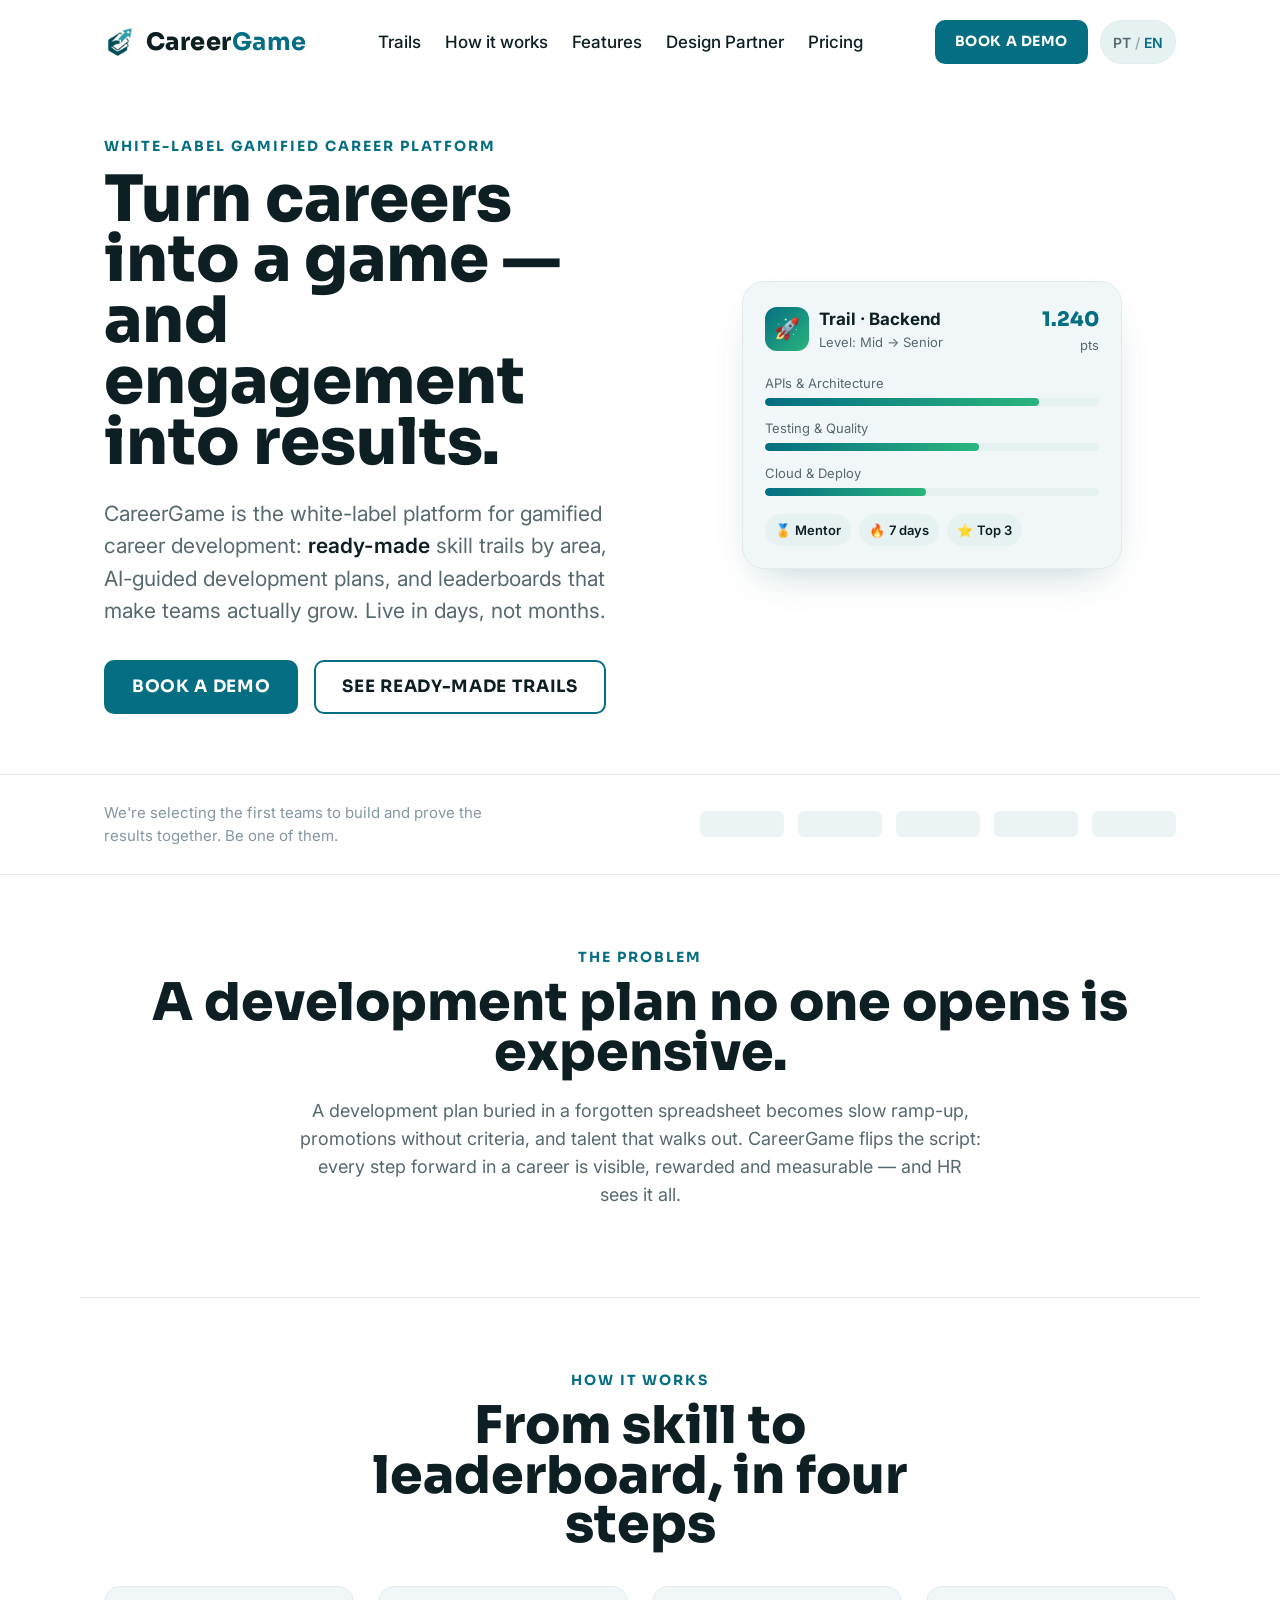
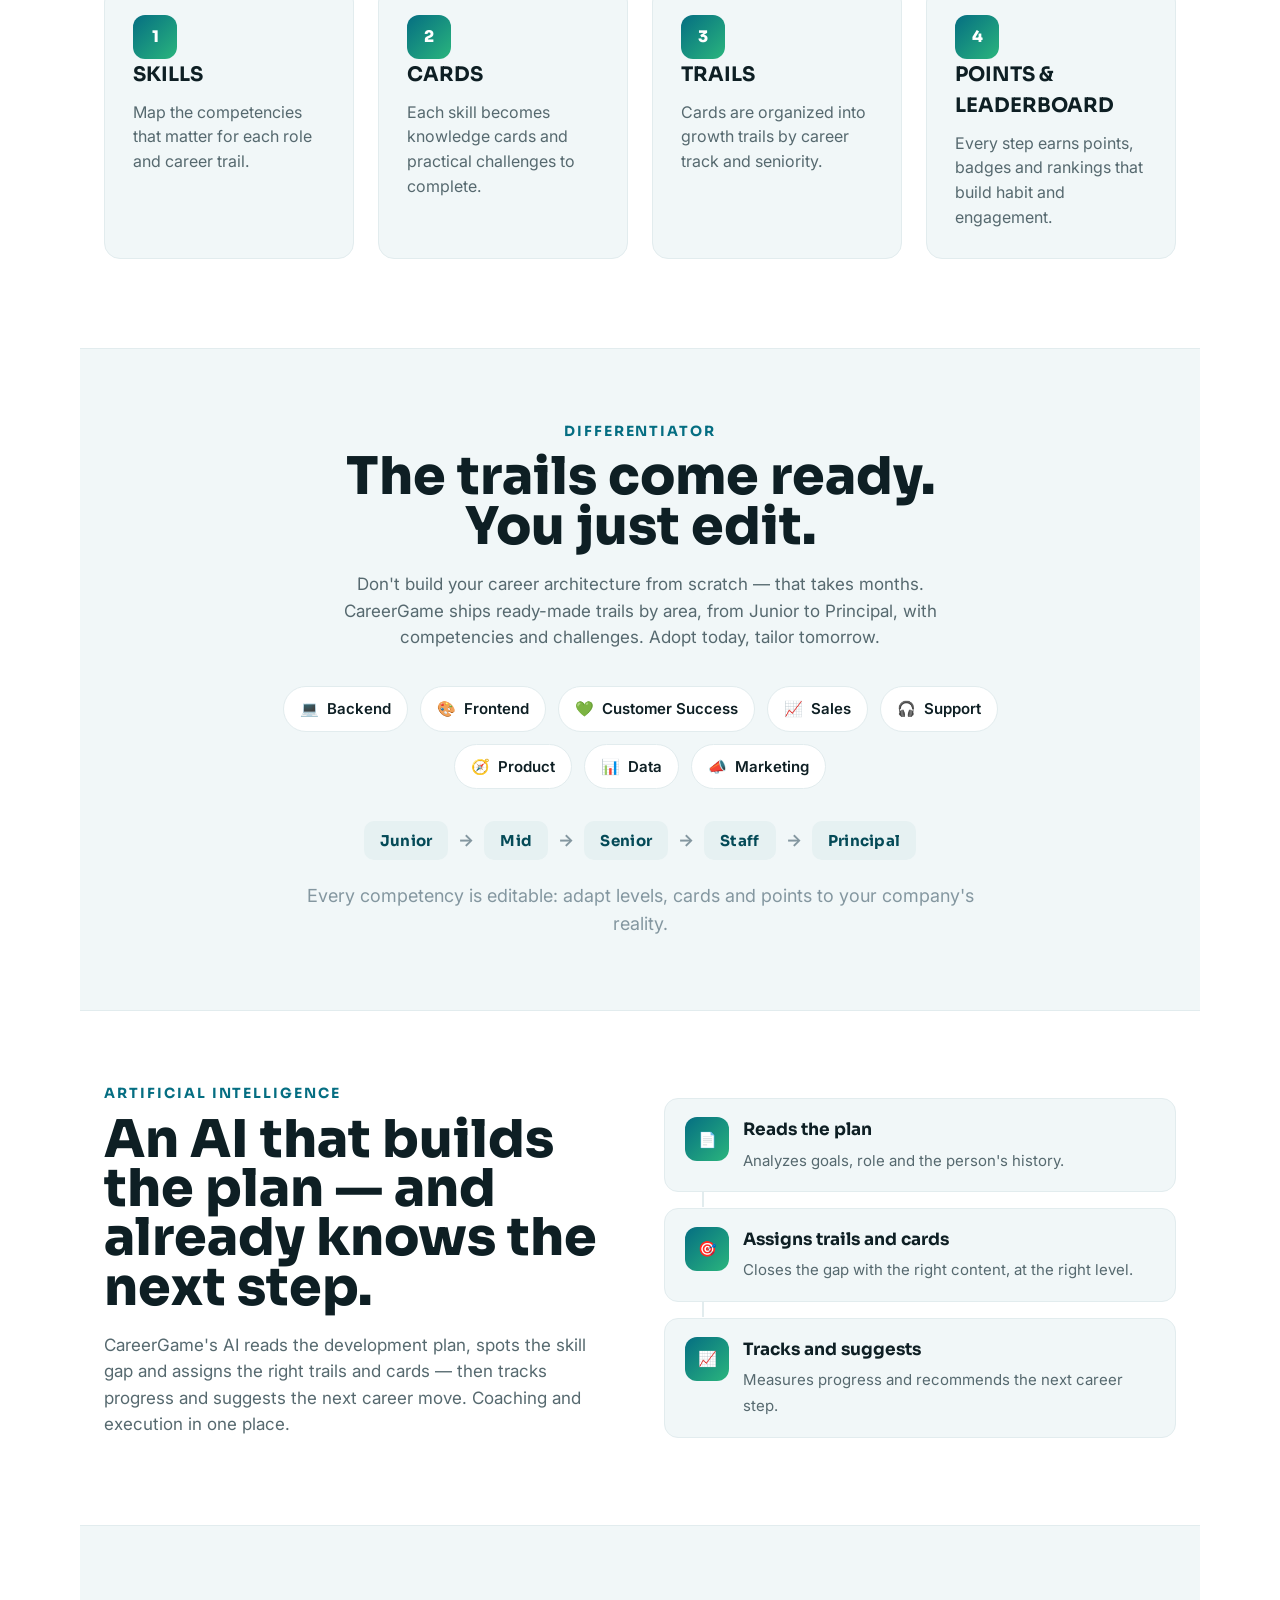
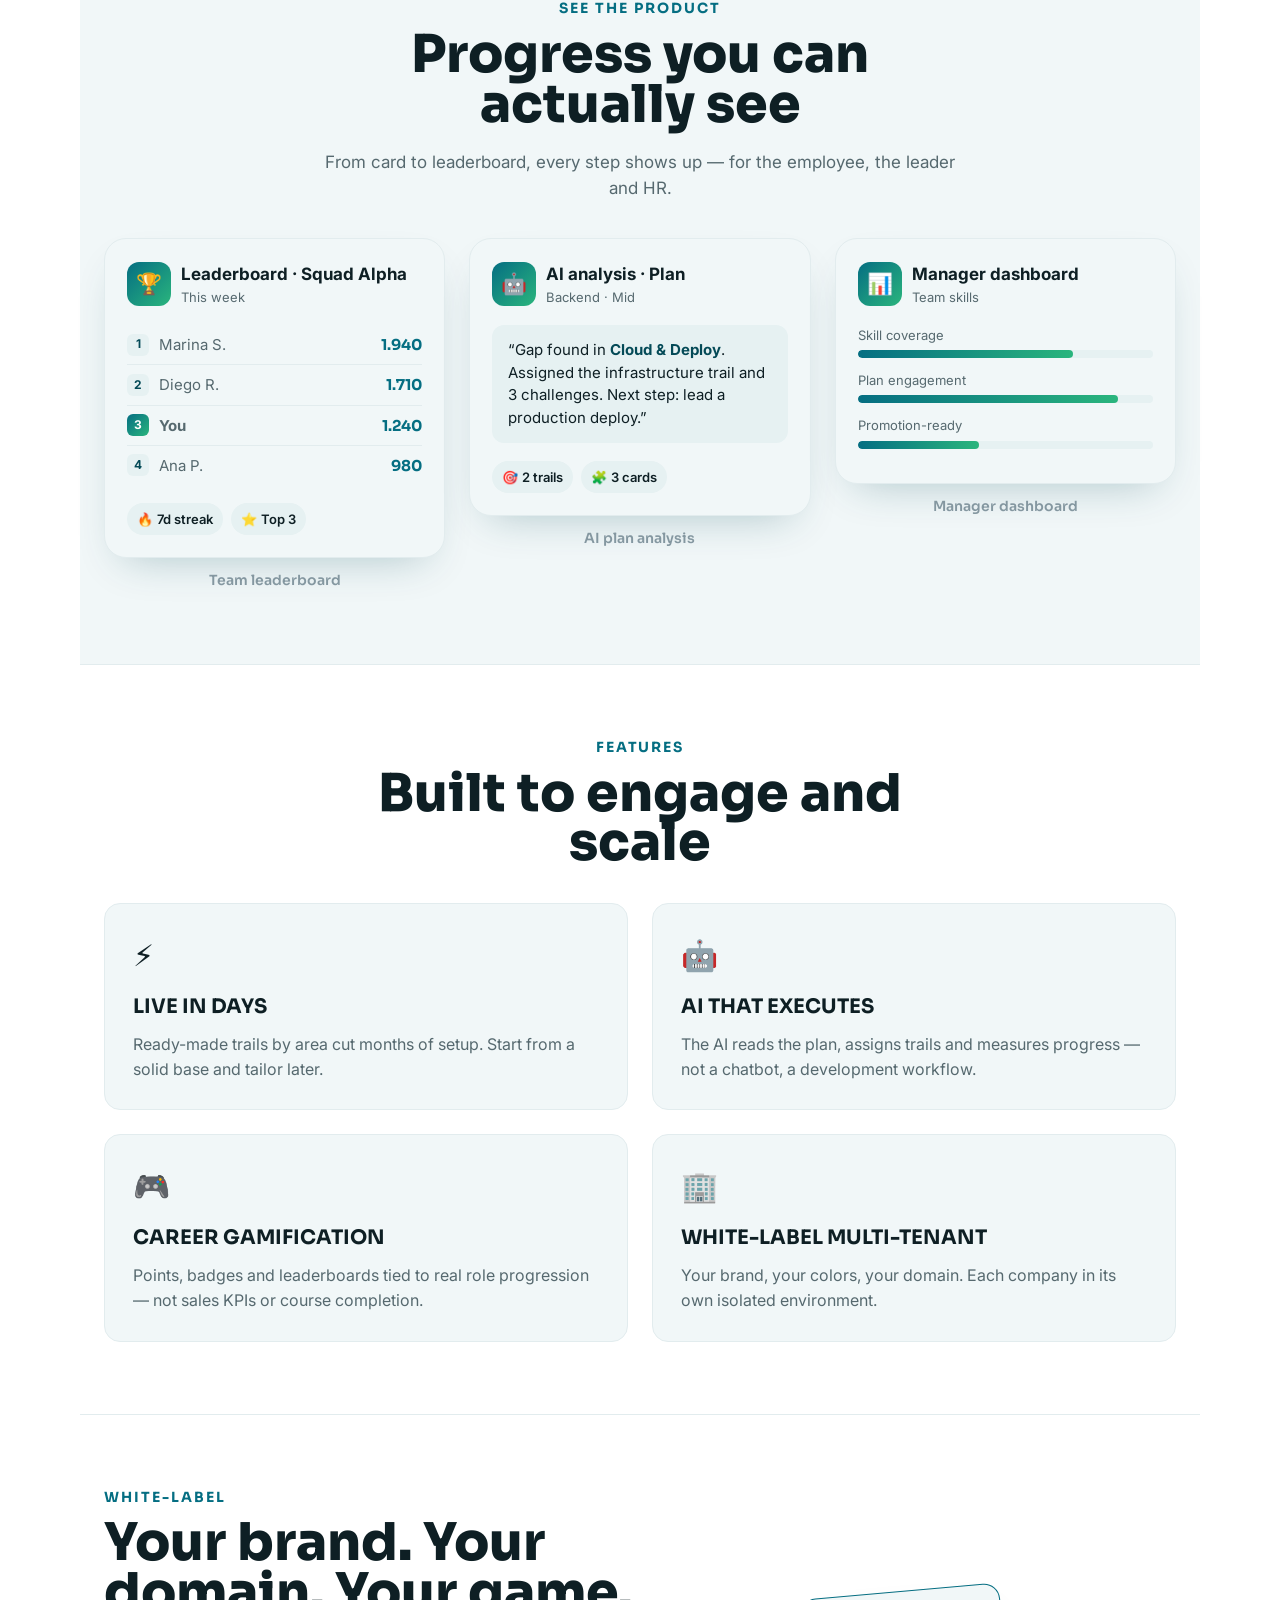
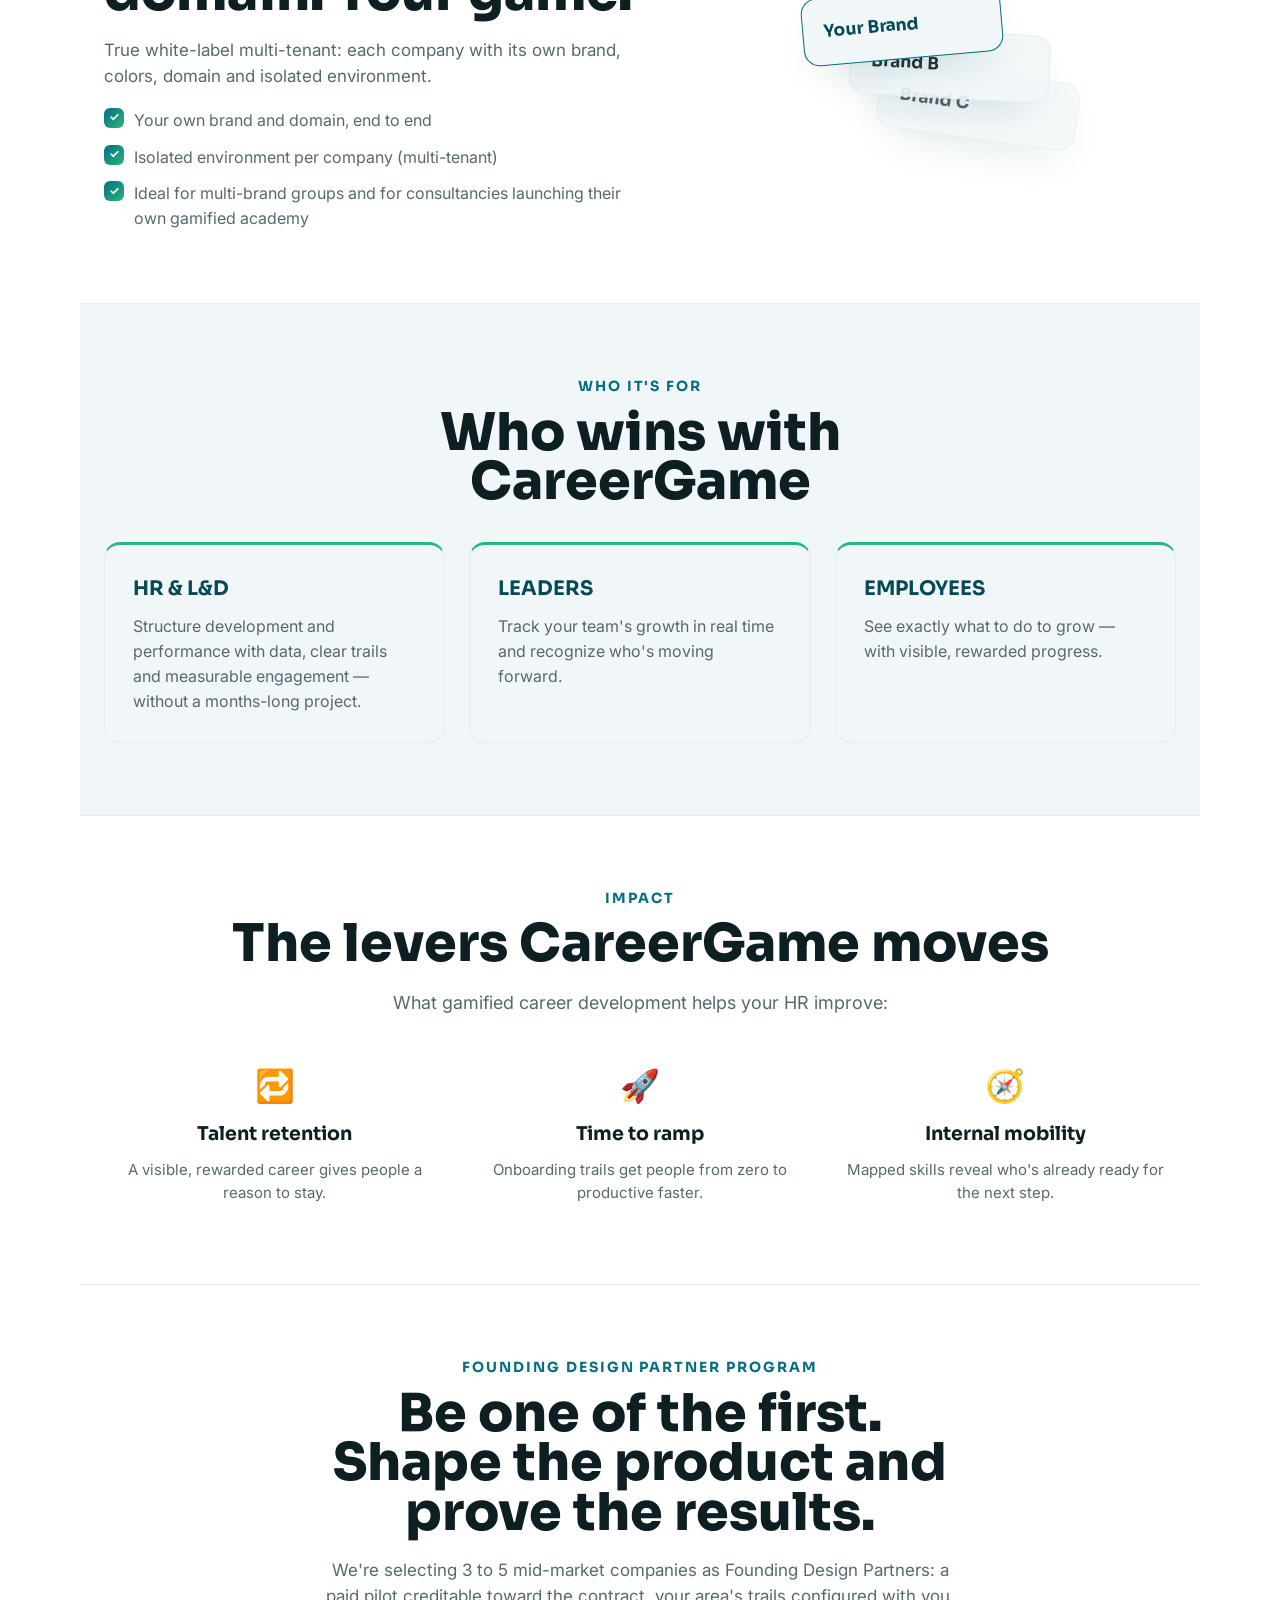
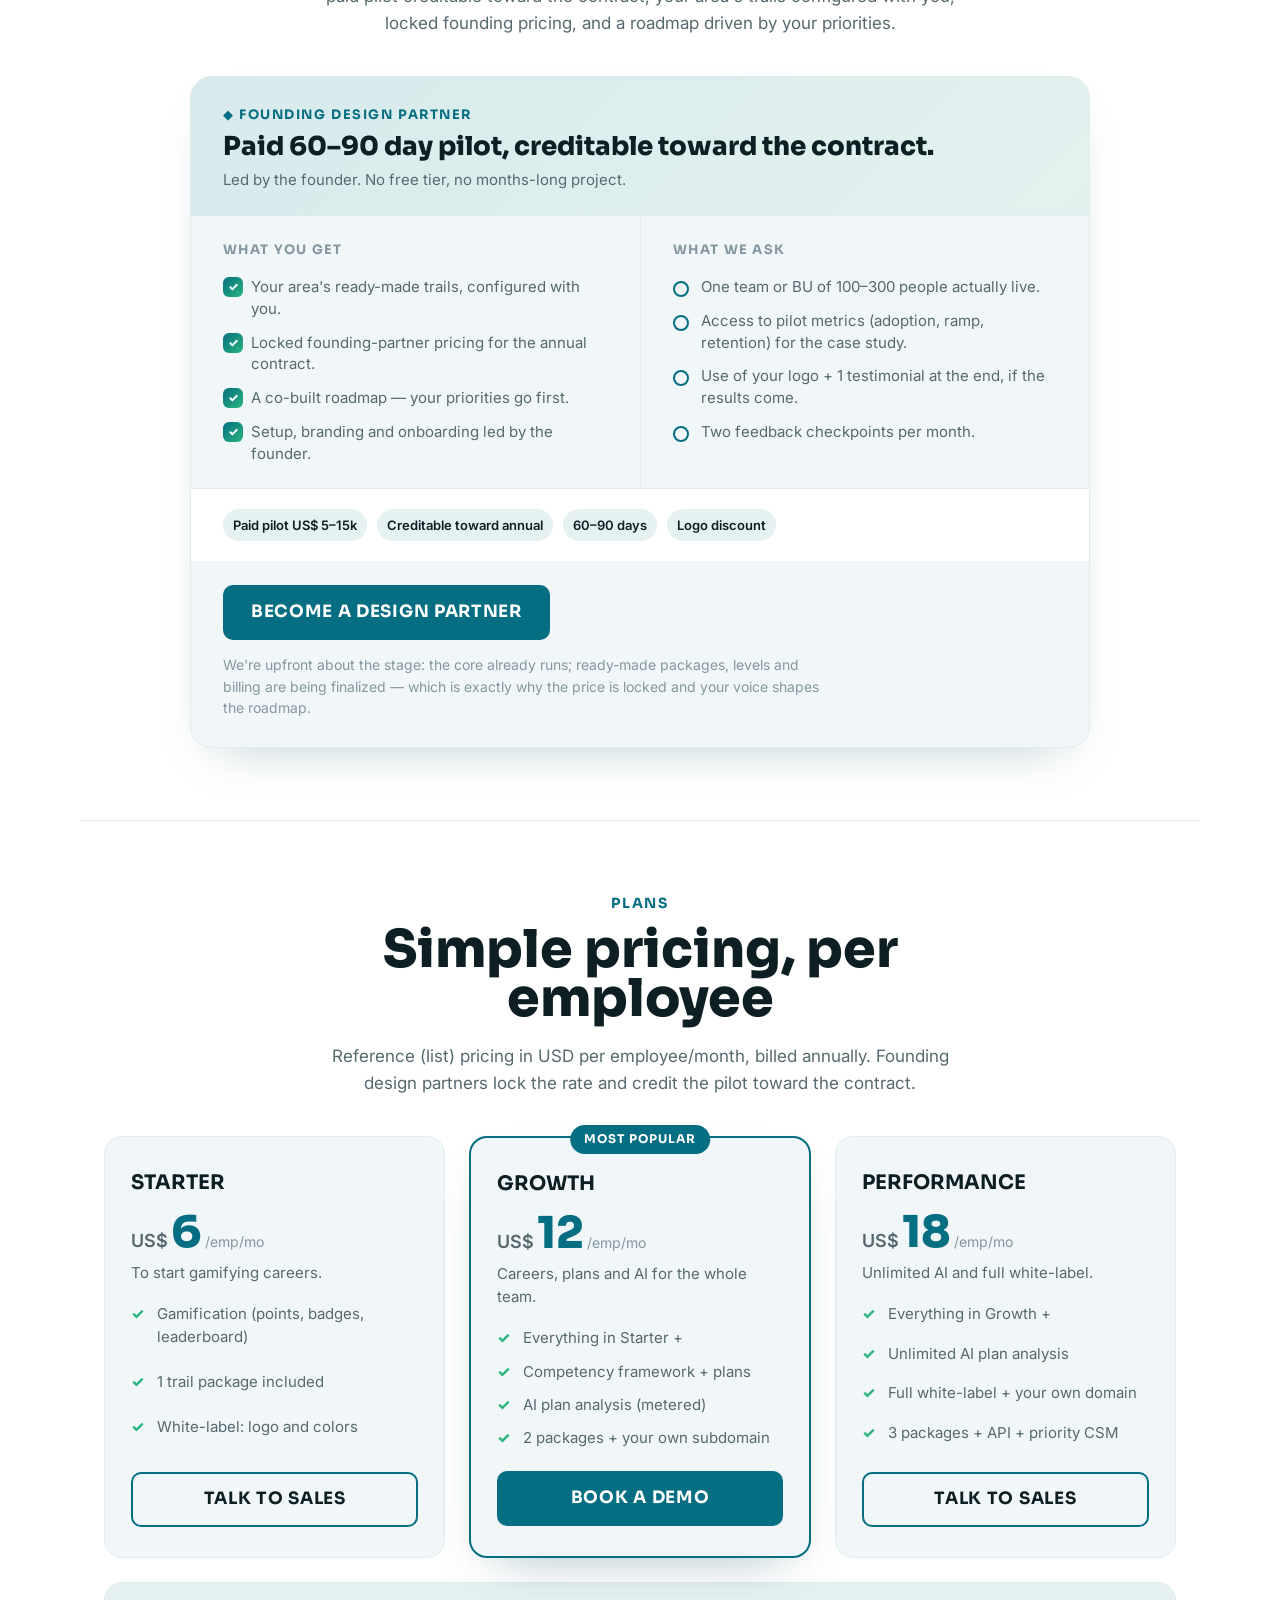
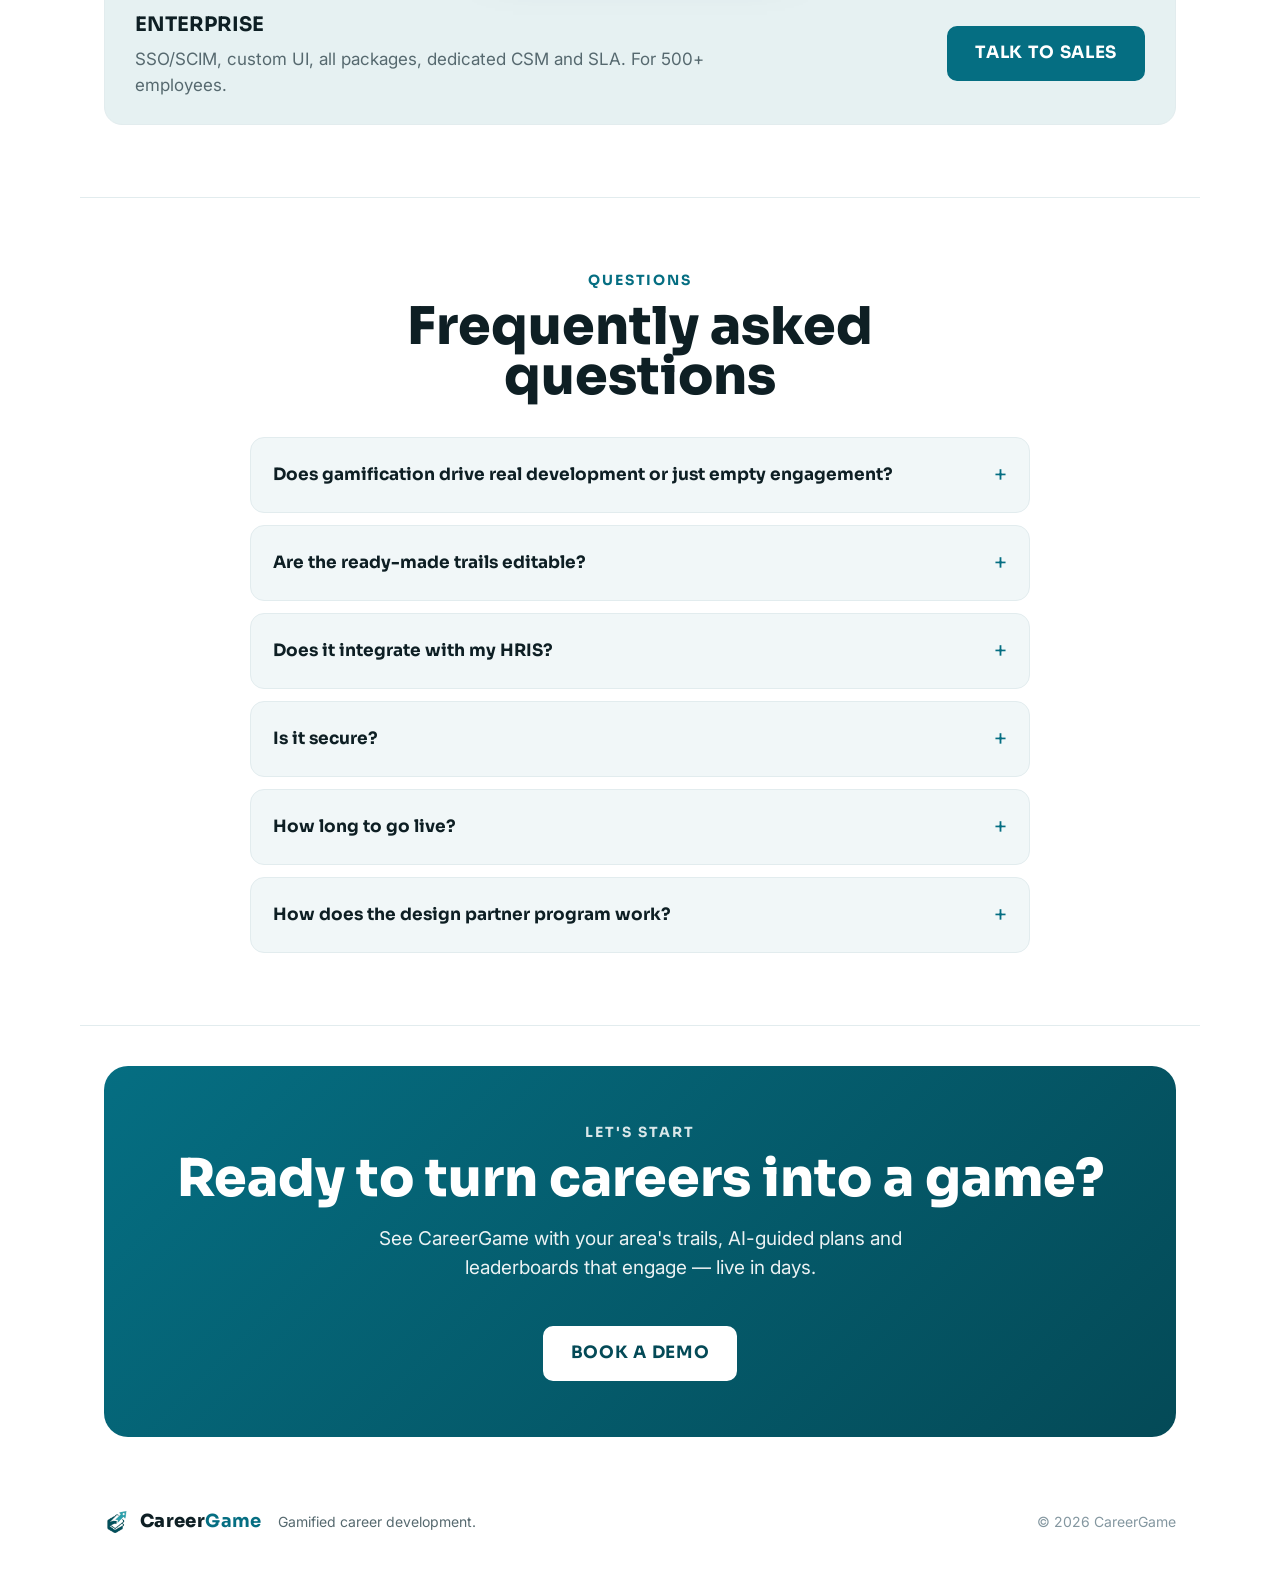
==== commit 66cd28a8: "feat(landing): reposiciona para Founding Design Partner + framing honesto - Nova seção #design-partn" ====
--- a/site/index.html
+++ b/site/index.html
@@ -35,6 +35,7 @@
     <a class="nav-link" href="#trilhas" data-i18n="nav.trails">Trilhas</a>
     <a class="nav-link" href="#como" data-i18n="nav.how">Como funciona</a>
     <a class="nav-link" href="#features" data-i18n="nav.features">Recursos</a>
+    <a class="nav-link" href="#design-partner" data-i18n="nav.dp">Design Partner</a>
     <a class="nav-link" href="#planos" data-i18n="nav.pricing">Preços</a>
   </div>
   <div class="nav-actions">
@@ -377,6 +378,53 @@
     </div>
   </section>
 
+  <!-- ★ Founding Design Partner program -->
+  <section class="section reveal" id="design-partner" aria-labelledby="dp-h2">
+    <div class="section-head center">
+      <p class="eyebrow" data-i18n="dp.eyebrow">Programa Founding Design Partner</p>
+      <h2 class="display" id="dp-h2" data-i18n="dp.title">Seja um dos primeiros. Molde o produto e prove o resultado.</h2>
+      <p data-i18n="dp.text">Estamos selecionando 3 a 5 empresas de mid-market como Founding Design Partners: piloto pago e creditável no contrato, trilhas da sua área configuradas junto, preço de founding travado e o roadmap orientado pelas suas prioridades.</p>
+    </div>
+
+    <div class="dp-card">
+      <div class="dp-top">
+        <p class="dp-seal" data-i18n="dp.seal">◆ Founding Design Partner</p>
+        <h3 class="dp-card-title" data-i18n="dp.cardtitle">Piloto pago de 60–90 dias, creditável no contrato.</h3>
+        <p class="dp-card-sub" data-i18n="dp.cardsub">Conduzido pelo fundador. Sem free-tier, sem projeto de meses.</p>
+      </div>
+      <div class="dp-grid">
+        <div class="dp-col">
+          <h4 class="dp-col-h" data-i18n="dp.geth">Você recebe</h4>
+          <ul class="dp-list get">
+            <li data-i18n="dp.get1">Trilhas prontas da sua área, configuradas com você.</li>
+            <li data-i18n="dp.get2">Preço de founding partner travado para o contrato anual.</li>
+            <li data-i18n="dp.get3">Roadmap co-construído — suas prioridades entram primeiro.</li>
+            <li data-i18n="dp.get4">Setup, branding e onboarding conduzidos pelo fundador.</li>
+          </ul>
+        </div>
+        <div class="dp-col">
+          <h4 class="dp-col-h" data-i18n="dp.askh">O que pedimos</h4>
+          <ul class="dp-list ask">
+            <li data-i18n="dp.ask1">Um time ou BU de 100–300 pessoas de fato no ar.</li>
+            <li data-i18n="dp.ask2">Acesso às métricas do piloto (adoção, rampa, retenção) para o case.</li>
+            <li data-i18n="dp.ask3">Uso do logo + 1 depoimento ao final, se o resultado vier.</li>
+            <li data-i18n="dp.ask4">Dois checkpoints de feedback por mês.</li>
+          </ul>
+        </div>
+      </div>
+      <div class="dp-terms" aria-label="Termos do piloto">
+        <span class="chip" data-i18n="dp.t1">Piloto pago US$ 5–15k</span>
+        <span class="chip" data-i18n="dp.t2">Creditável no anual</span>
+        <span class="chip" data-i18n="dp.t3">60–90 dias</span>
+        <span class="chip" data-i18n="dp.t4">Desconto por logo</span>
+      </div>
+      <div class="dp-actions">
+        <a class="btn primary demo-link" href="mailto:gmrezende91@gmail.com?subject=%5BCareerGame%5D%20Founding%20Design%20Partner&body=Ol%C3%A1%2C%20quero%20conversar%20sobre%20o%20programa%20Founding%20Design%20Partner%20do%20CareerGame.%20Somos%20uma%20empresa%20de%20___%20colaboradores." data-i18n="dp.cta">Quero ser design partner</a>
+        <p class="dp-note" data-i18n="dp.note">Somos diretos sobre o momento: o núcleo já roda; pacotes prontos, níveis e cobrança estão sendo finalizados — por isso o preço travado e a sua voz no roadmap.</p>
+      </div>
+    </div>
+  </section>
+
   <!-- ★ Pricing -->
   <section class="section reveal" id="planos" aria-labelledby="plan-h2">
     <div class="section-head center">
@@ -462,6 +510,10 @@
         <summary data-i18n="faq.q5">Quanto tempo até ir ao ar?</summary>
         <p data-i18n="faq.a5">Dias, não meses — porque as trilhas já vêm prontas. Você adota a base e personaliza em paralelo.</p>
       </details>
+      <details class="faq-item">
+        <summary data-i18n="faq.q6">Como funciona o programa de design partner?</summary>
+        <p data-i18n="faq.a6">Selecionamos poucas empresas para um piloto pago de 60–90 dias, creditável no contrato. Você recebe as trilhas da sua área configuradas, preço de founding travado e voz no roadmap; em troca, acesso às métricas do piloto e, se o resultado vier, uso do logo e um depoimento.</p>
+      </details>
     </div>
   </section>
 
--- a/site/styles.css
+++ b/site/styles.css
@@ -367,6 +367,52 @@
 .plan-enterprise .plan-name { margin-bottom: 6px; }
 .plan-enterprise p { margin: 0; max-width: 60ch; }
 
+/* ===== Founding Design Partner ===== */
+.dp-card {
+  max-width: 900px; margin: 40px auto 0;
+  background: var(--surface); border: 1px solid var(--line); border-radius: 22px;
+  overflow: hidden; box-shadow: 0 22px 50px -30px rgba(5, 74, 87, .35);
+}
+.dp-top {
+  padding: 28px 32px 24px; border-bottom: 1px dashed var(--line);
+  background: linear-gradient(135deg, rgba(5, 110, 130, .10), rgba(42, 181, 125, .08));
+}
+.dp-seal {
+  font-family: var(--display); text-transform: uppercase; letter-spacing: .12em;
+  font-weight: 700; font-size: 13px; color: var(--accent); margin: 0 0 8px;
+}
+.dp-card-title {
+  font-family: var(--display); font-weight: 800; line-height: 1.1;
+  font-size: clamp(20px, 3vw, 26px); color: var(--ink); margin: 0 0 6px;
+}
+.dp-card-sub { margin: 0; color: var(--muted); font-size: 15px; }
+.dp-grid { display: grid; grid-template-columns: 1fr 1fr; }
+.dp-col { padding: 24px 32px; }
+.dp-col + .dp-col { border-left: 1px solid var(--line); }
+.dp-col-h {
+  font-family: var(--display); text-transform: uppercase; letter-spacing: .1em;
+  font-weight: 700; font-size: 13px; color: var(--faint); margin: 0 0 16px;
+}
+.dp-list { list-style: none; margin: 0; padding: 0; display: grid; gap: 12px; }
+.dp-list li { position: relative; padding-left: 28px; font-size: 15px; color: var(--muted); line-height: 1.45; }
+.dp-list li::before {
+  content: ""; position: absolute; left: 0; top: 1px;
+  width: 20px; height: 20px; border-radius: 6px; display: grid; place-items: center;
+  font-size: 12px; font-weight: 800; color: var(--on-accent);
+}
+.dp-list.get li::before { content: "✓"; background: linear-gradient(135deg, var(--accent), var(--highlight)); }
+.dp-list.ask li::before {
+  content: ""; width: 12px; height: 12px; top: 5px; border-radius: 50%;
+  background: transparent; border: 2px solid var(--accent); color: transparent;
+}
+.dp-terms {
+  display: flex; flex-wrap: wrap; gap: 10px;
+  padding: 20px 32px; border-top: 1px solid var(--line); background: var(--bg);
+}
+.dp-terms .chip { font-weight: 600; }
+.dp-actions { padding: 24px 32px 28px; display: flex; flex-direction: column; gap: 14px; align-items: flex-start; }
+.dp-note { margin: 0; font-size: 14px; color: var(--faint); max-width: 68ch; }
+
 /* ===== FAQ ===== */
 .faq-list { max-width: 780px; margin: 36px auto 0; display: grid; gap: 12px; }
 .faq-item {
@@ -434,6 +480,8 @@
   .nav-links { display: none; }
   .proof-inner { justify-content: center; text-align: center; }
   .plan-enterprise { flex-direction: column; align-items: flex-start; }
+  .dp-grid { grid-template-columns: 1fr; }
+  .dp-col + .dp-col { border-left: none; border-top: 1px solid var(--line); }
 }
 @media (max-width: 480px) {
   .nav-actions .demo-link { display: none; }
